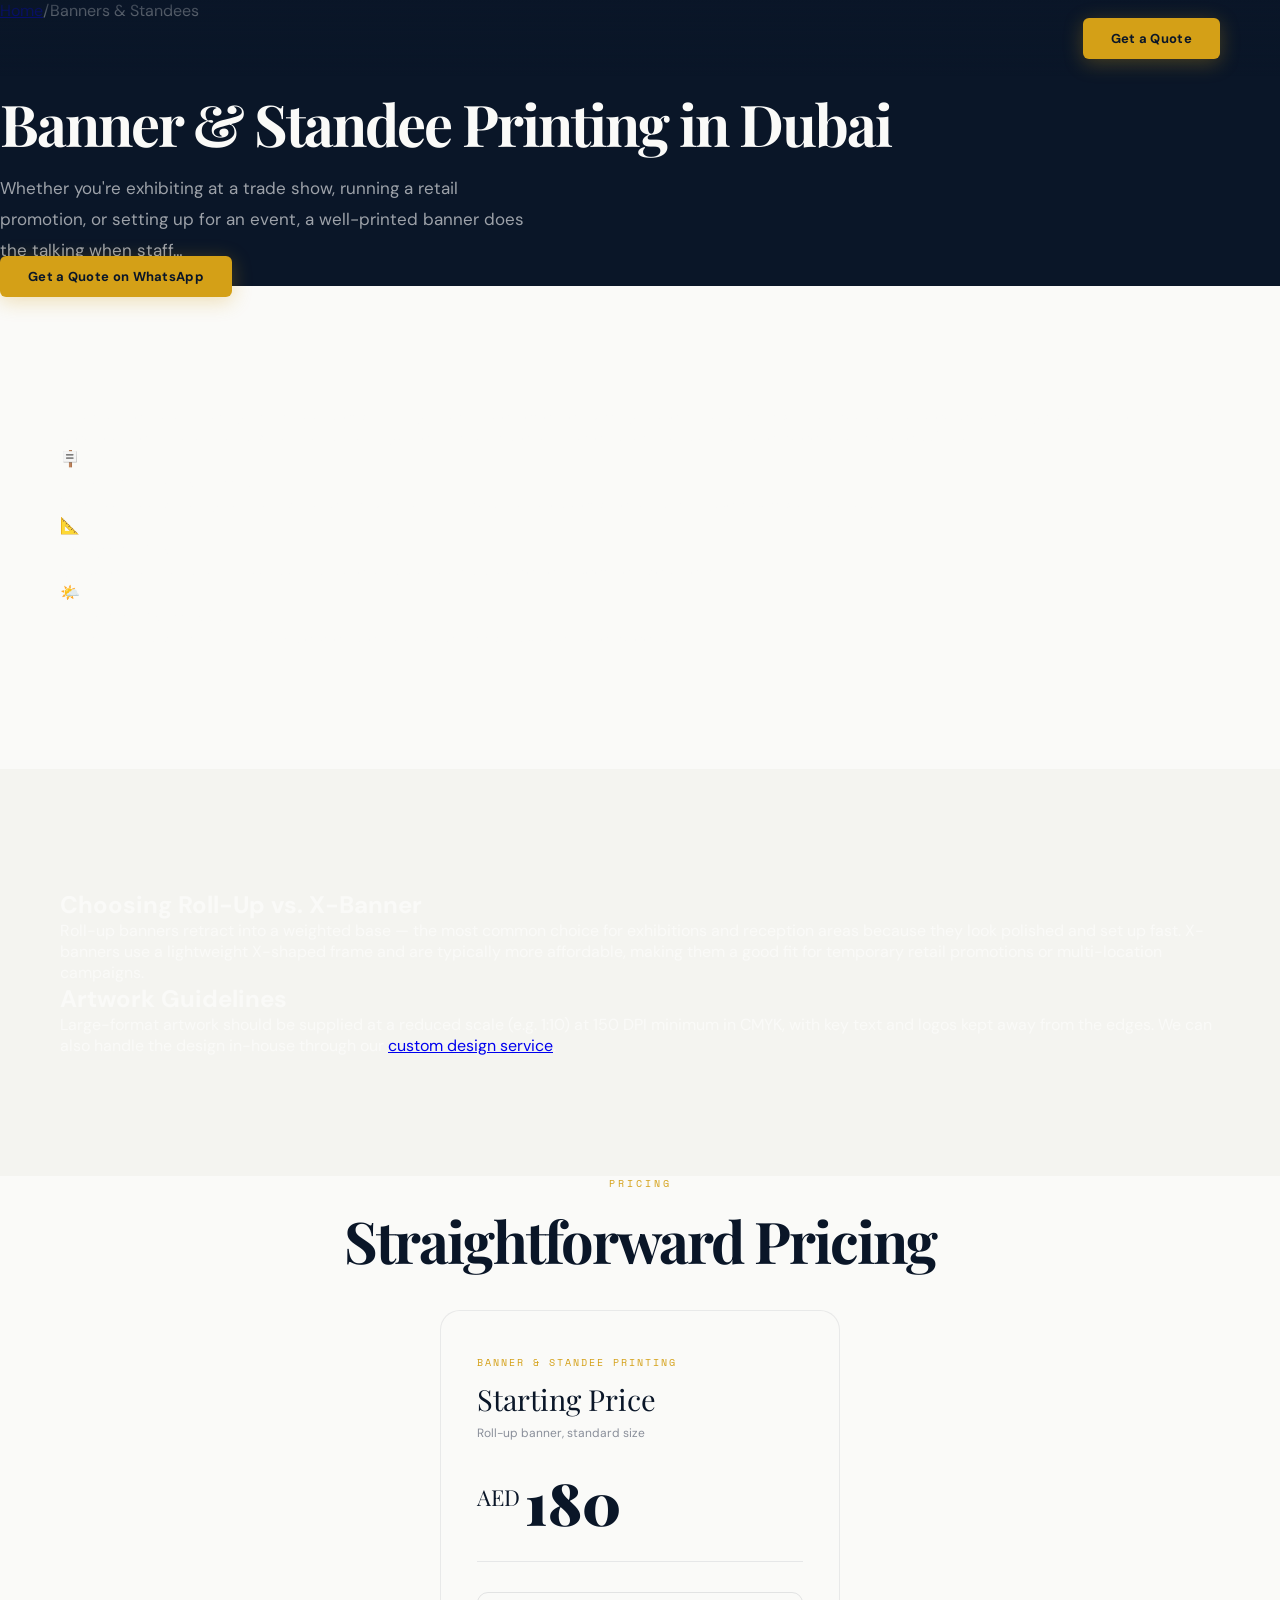
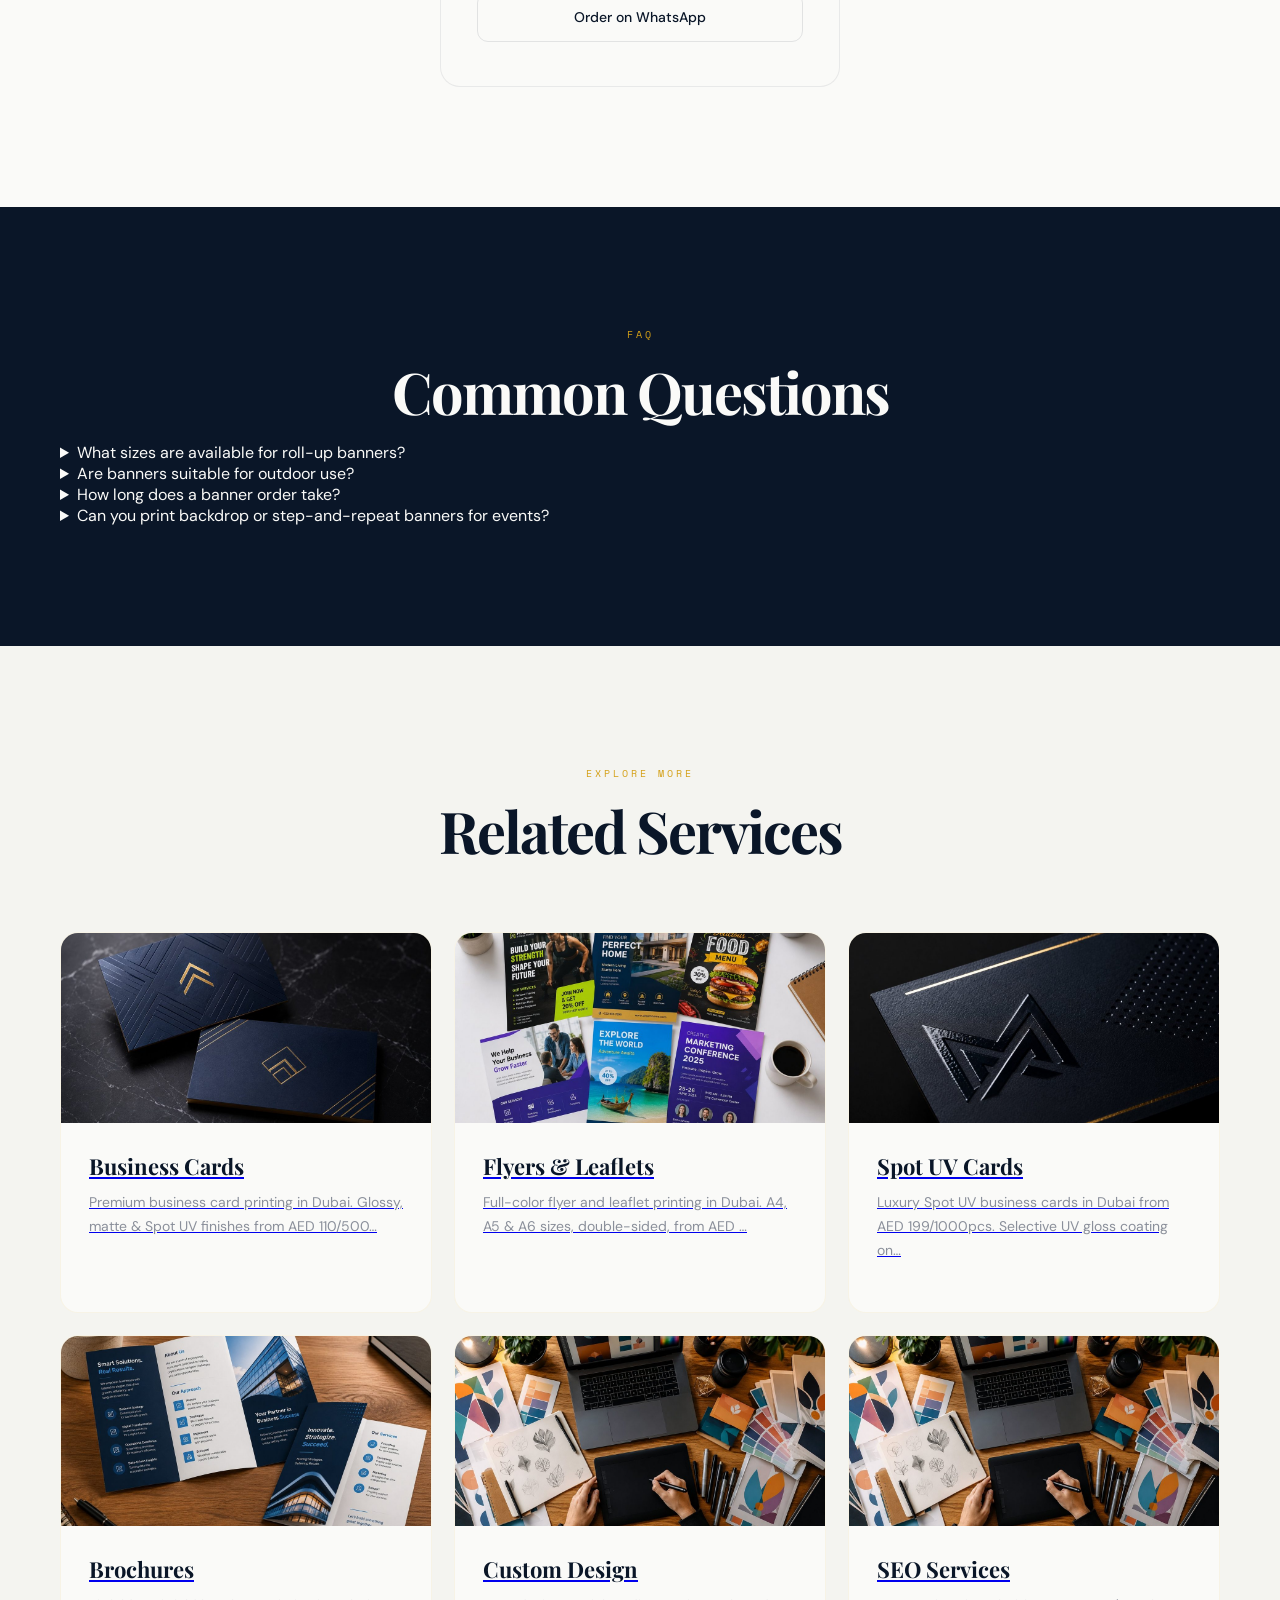
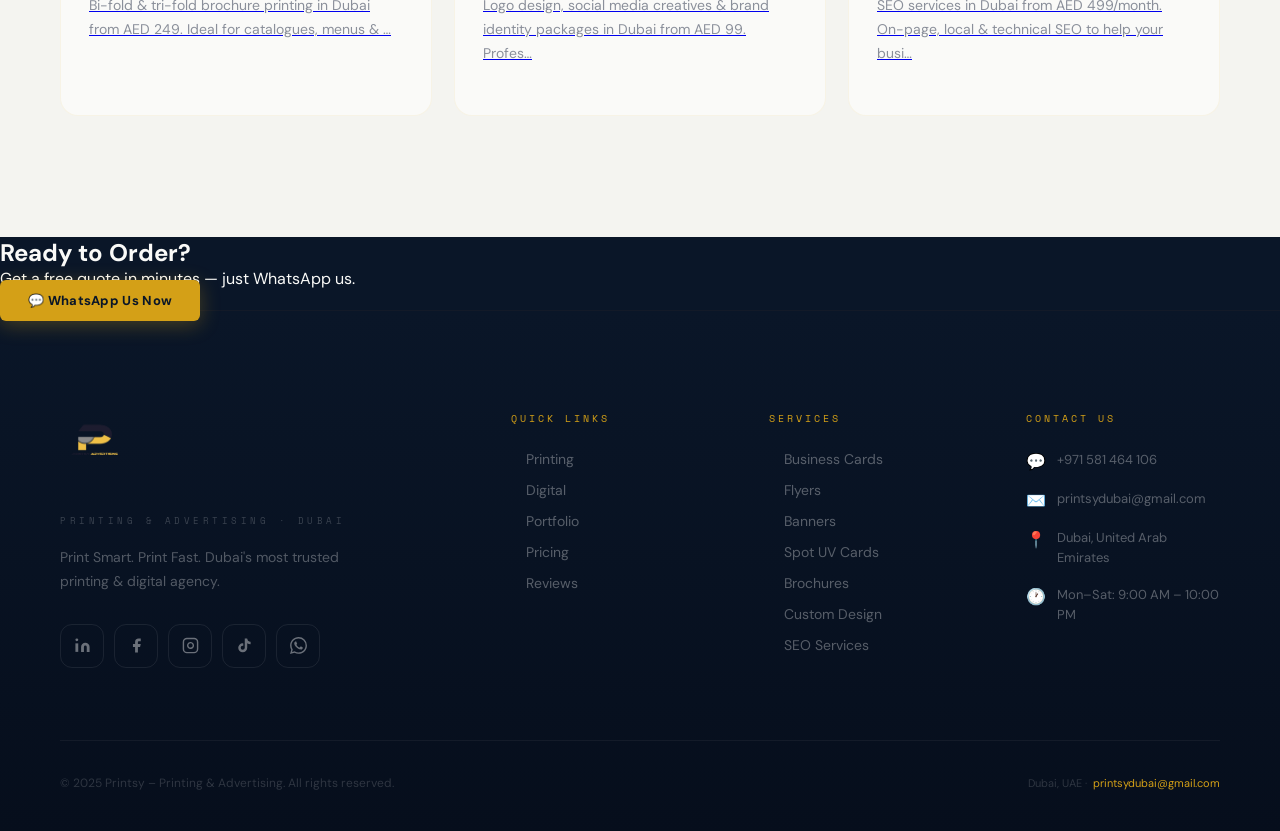
==== banners-standees.html @ 2121422f "SEO pages + performance fixes" ====
<!DOCTYPE html>
<html lang="en">
<head>
<meta charset="UTF-8">
<meta name="viewport" content="width=device-width, initial-scale=1.0">
<title>Banner & Standee Printing in Dubai | Printsy</title>
<meta name="description" content="Roll-up banners, X-banners & large format printing in Dubai from AED 180. Perfect for events, exhibitions & retail. Fast turnaround, Dubai delivery.">
<meta name="robots" content="index,follow">
<link rel="canonical" href="https://www.printsydubai.com/banners-standees.html">
<meta property="og:title" content="Banner & Standee Printing in Dubai | Printsy">
<meta property="og:description" content="Roll-up banners, X-banners & large format printing in Dubai from AED 180. Perfect for events, exhibitions & retail. Fast turnaround, Dubai delivery.">
<meta property="og:type" content="website">
<meta property="og:url" content="https://www.printsydubai.com/banners-standees.html">
<meta property="og:image" content="https://www.printsydubai.com/images/logo.png">
<meta property="og:locale" content="en_AE">
<meta name="twitter:card" content="summary_large_image">
<meta name="twitter:title" content="Banner & Standee Printing in Dubai | Printsy">
<meta name="twitter:description" content="Roll-up banners, X-banners & large format printing in Dubai from AED 180. Perfect for events, exhibitions & retail. Fast turnaround, Dubai delivery.">
<link rel="preconnect" href="https://fonts.googleapis.com">
<link href="https://fonts.googleapis.com/css2?family=Playfair+Display:ital,wght@0,700;0,900;1,700&family=DM+Sans:wght@300;400;500;600&family=Space+Mono:wght@400;700&display=swap" rel="stylesheet">
<link rel="stylesheet" href="css/style.css">
<script type="application/ld+json">
{"@context":"https://schema.org","@type":"Product","name":"Banner & Standee Printing","description":"Roll-up banners, X-banners & large format printing in Dubai from AED 180. Perfect for events, exhibitions & retail. Fast turnaround, Dubai delivery.","provider":{"@type":"LocalBusiness","name":"Printsy – Printing & Digital Agency","telephone":"+971581464106","image":"https://www.printsydubai.com/images/logo.png","address":{"@type":"PostalAddress","addressLocality":"Dubai","addressCountry":"AE"}},"areaServed":{"@type":"City","name":"Dubai"},"offers":{"@type":"Offer","price":"180","priceCurrency":"AED","availability":"https://schema.org/InStock"}}
</script>
<script type="application/ld+json">
{"@context":"https://schema.org","@type":"BreadcrumbList","itemListElement":[{"@type":"ListItem","position":1,"name":"Home","item":"https://www.printsydubai.com/"},{"@type":"ListItem","position":2,"name":"Banners & Standees","item":"https://www.printsydubai.com/banners-standees.html"}]}
</script>
<script type="application/ld+json">
{"@context": "https://schema.org", "@type": "FAQPage", "mainEntity": [{"@type": "Question", "name": "What sizes are available for roll-up banners?", "acceptedAnswer": {"@type": "Answer", "text": "Standard roll-up banners are typically 85cm &times; 200cm; custom sizes are available on request."}}, {"@type": "Question", "name": "Are banners suitable for outdoor use?", "acceptedAnswer": {"@type": "Answer", "text": "Yes, we offer weather-resistant vinyl and PVC materials suited for short and medium-term outdoor display."}}, {"@type": "Question", "name": "How long does a banner order take?", "acceptedAnswer": {"@type": "Answer", "text": "Most banner and standee orders are ready within 48&ndash;72 hours depending on size and quantity."}}, {"@type": "Question", "name": "Can you print backdrop or step-and-repeat banners for events?", "acceptedAnswer": {"@type": "Answer", "text": "Yes &mdash; message us on WhatsApp with your event size and branding requirements for a custom quote."}}]}
</script>
</head>
<body class="inner-page">

<nav id="nav">
  <a href="index.html" id="navlogo" style="text-decoration:none;display:flex;align-items:center;opacity:0">
  <img src="images/logo.png" alt="Printsy Advertising" style="height:52px;width:auto;filter:brightness(1.1)">
</a>
  <ul class="n-links">
    <li><a href="index.html#services">Printing</a></li>
    <li><a href="index.html#digital">Digital</a></li>
    <li><a href="index.html#showcase">Products</a></li>
    <li><a href="index.html#why">Why Us</a></li>
    <li><a href="index.html#portfolio">Portfolio</a></li>
    <li><a href="index.html#pricing">Pricing</a></li>
    <li><a href="index.html#cta">Contact</a></li>
  </ul>
  <a href="https://wa.me/971581464106" class="n-cta" target="_blank"><span>Get a Quote</span></a>
  <div class="hbg" id="hbg"><span></span><span></span><span></span></div>
</nav>
<div class="mob" id="mob">
  <a href="index.html#services" onclick="cM()">Printing</a>
  <a href="index.html#digital" onclick="cM()">Digital</a>
  <a href="index.html#showcase" onclick="cM()">Products</a>
  <a href="index.html#why" onclick="cM()">Why Us</a>
  <a href="index.html#portfolio" onclick="cM()">Portfolio</a>
  <a href="index.html#pricing" onclick="cM()">Pricing</a>
  <a href="index.html#cta" onclick="cM()">Contact</a>
</div>

<section class="inner-hero">
  <div class="breadcrumb"><a href="index.html">Home</a><span>/</span>Banners & Standees</div>
  <div class="h-badge">Roll-Up · X-Banner · Large Format</div>
  <h1 class="s-h2" style="color:var(--white)">Banner & Standee Printing in Dubai</h1>
  <p class="s-sub" style="color:rgba(255,255,255,.6)">Whether you're exhibiting at a trade show, running a retail promotion, or setting up for an event, a well-printed banner does the talking when staff…</p>
  <a href="https://wa.me/971581464106" class="n-cta" target="_blank"><span>Get a Quote on WhatsApp</span></a>
</section>

<section class="sec sec-white">
  <div class="content-block dk">
    <p>Whether you're exhibiting at a trade show, running a retail promotion, or setting up for an event, a well-printed banner does the talking when staff can't. Printsy produces roll-up banners, X-banners and large-format prints for exhibitions, retail displays and outdoor events across Dubai.</p>
  </div>
  <div class="feature-grid">
    <div class="feature-card"><div class="fc-ic">🪧</div><h3>Roll-Up & X-Banners</h3><p>Portable, freestanding banner stands that set up in minutes and pack down for easy transport between venues.</p></div>
    <div class="feature-card"><div class="fc-ic">📐</div><h3>Large Format</h3><p>Backdrop banners, pull-up displays and oversized prints sized to your booth or storefront.</p></div>
    <div class="feature-card"><div class="fc-ic">🌤️</div><h3>Durable Materials</h3><p>Weather-resistant vinyl and PVC options for banners that will spend time outdoors.</p></div>
  </div>
</section>

<section class="sec sec-light">
  <div class="content-block dk">
    <h2>Choosing Roll-Up vs. X-Banner</h2>
    <p>Roll-up banners retract into a weighted base &mdash; the most common choice for exhibitions and reception areas because they look polished and set up fast. X-banners use a lightweight X-shaped frame and are typically more affordable, making them a good fit for temporary retail promotions or multi-location campaigns.</p>
    <h2>Artwork Guidelines</h2>
    <p>Large-format artwork should be supplied at a reduced scale (e.g. 1:10) at 150 DPI minimum in CMYK, with key text and logos kept away from the edges. We can also handle the design in-house through our <a href="custom-design.html">custom design service</a>.</p>
  </div>
</section>

<section class="sec sec-white" style="padding-top:0">
  <div class="s-tag" style="text-align:center;display:block">Pricing</div>
  <h2 class="s-h2 dk" style="text-align:center">Straightforward Pricing</h2>
  <div class="pr-grid" style="grid-template-columns:1fr;max-width:400px;margin:40px auto 0">
    <div class="pr-c"><div class="pr-prod">Banner & Standee Printing</div><div class="pr-nm">Starting Price</div><div class="pr-qty">Roll-up banner, standard size</div><div class="pr-amt"><span>AED </span>180</div><div class="pr-div"></div><a href="https://wa.me/971581464106" class="pr-btn" target="_blank"><span>Order on WhatsApp</span></a></div>
  </div>
</section>

<section class="sec sec-dark">
  <div class="s-tag" style="text-align:center;display:block">FAQ</div>
  <h2 class="s-h2 lt" style="text-align:center">Common Questions</h2>
  <div class="faq">
    <details><summary>What sizes are available for roll-up banners?</summary><p>Standard roll-up banners are typically 85cm &times; 200cm; custom sizes are available on request.</p></details>
    <details><summary>Are banners suitable for outdoor use?</summary><p>Yes, we offer weather-resistant vinyl and PVC materials suited for short and medium-term outdoor display.</p></details>
    <details><summary>How long does a banner order take?</summary><p>Most banner and standee orders are ready within 48&ndash;72 hours depending on size and quantity.</p></details>
    <details><summary>Can you print backdrop or step-and-repeat banners for events?</summary><p>Yes &mdash; message us on WhatsApp with your event size and branding requirements for a custom quote.</p></details>
  </div>
</section>

<section class="sec sec-light">
  <div class="s-tag" style="text-align:center;display:block">Explore More</div>
  <h2 class="s-h2 dk related-sub" style="text-align:center">Related Services</h2>
  <div class="srv-grid">
    <a class="srv-c" href="business-cards.html">
      <div style="overflow:hidden"><img class="srv-c-img" src="images/service-business-cards.jpg" alt="Business Card Printing in Dubai"></div>
      <div class="srv-c-body"><h3 class="srv-title">Business Cards</h3><p class="srv-desc">Premium business card printing in Dubai. Glossy, matte & Spot UV finishes from AED 110/500&hellip;</p></div>
      <div class="srv-bottom-bar"></div>
    </a>
    <a class="srv-c" href="flyers-leaflets.html">
      <div style="overflow:hidden"><img class="srv-c-img" src="images/service-flyers.jpg" alt="Flyer & Leaflet Printing in Dubai"></div>
      <div class="srv-c-body"><h3 class="srv-title">Flyers & Leaflets</h3><p class="srv-desc">Full-color flyer and leaflet printing in Dubai. A4, A5 & A6 sizes, double-sided, from AED &hellip;</p></div>
      <div class="srv-bottom-bar"></div>
    </a>
    <a class="srv-c" href="spot-uv-cards.html">
      <div style="overflow:hidden"><img class="srv-c-img" src="images/service-spot-uv.jpg" alt="Spot UV Business Cards in Dubai"></div>
      <div class="srv-c-body"><h3 class="srv-title">Spot UV Cards</h3><p class="srv-desc">Luxury Spot UV business cards in Dubai from AED 199/1000pcs. Selective UV gloss coating on&hellip;</p></div>
      <div class="srv-bottom-bar"></div>
    </a>
    <a class="srv-c" href="brochures.html">
      <div style="overflow:hidden"><img class="srv-c-img" src="images/service-brochures.jpg" alt="Brochure Printing in Dubai"></div>
      <div class="srv-c-body"><h3 class="srv-title">Brochures</h3><p class="srv-desc">Bi-fold & tri-fold brochure printing in Dubai from AED 249. Ideal for catalogues, menus & &hellip;</p></div>
      <div class="srv-bottom-bar"></div>
    </a>
    <a class="srv-c" href="custom-design.html">
      <div style="overflow:hidden"><img class="srv-c-img" src="images/service-custom-design.jpg" alt="Custom Design Services in Dubai"></div>
      <div class="srv-c-body"><h3 class="srv-title">Custom Design</h3><p class="srv-desc">Logo design, social media creatives & brand identity packages in Dubai from AED 99. Profes&hellip;</p></div>
      <div class="srv-bottom-bar"></div>
    </a>
    <a class="srv-c" href="seo-services-dubai.html">
      <div style="overflow:hidden"><img class="srv-c-img" src="images/service-custom-design.jpg" alt="SEO Services in Dubai"></div>
      <div class="srv-c-body"><h3 class="srv-title">SEO Services</h3><p class="srv-desc">SEO services in Dubai from AED 499/month. On-page, local & technical SEO to help your busi&hellip;</p></div>
      <div class="srv-bottom-bar"></div>
    </a>
  </div>
</section>

<section class="cta-strip">
  <h2>Ready to Order?</h2>
  <p>Get a free quote in minutes &mdash; just WhatsApp us.</p>
  <a href="https://wa.me/971581464106" class="n-cta" target="_blank"><span>💬 WhatsApp Us Now</span></a>
</section>

<footer>
  <div class="ft-gr">
    <div>
      <div class="ft-logo" style="margin-bottom:16px">
  <img src="images/logo.png" alt="Printsy Advertising" style="height:64px;width:auto;filter:brightness(1.05)">
</div>
      <div class="ft-stag">Printing &amp; Advertising · Dubai</div>
      <p class="ft-desc">Print Smart. Print Fast. Dubai's most trusted printing &amp; digital agency.</p>
      <div class="ft-socs">
        <a href="https://www.linkedin.com/in/shah-zaib-399b0134b?utm_source=share_via&utm_content=profile&utm_medium=member_ios" class="ft-soc ft-soc-li" target="_blank" rel="noopener" title="LinkedIn">
          <svg width="17" height="17" viewBox="0 0 24 24" fill="currentColor"><path d="M16 8a6 6 0 0 1 6 6v7h-4v-7a2 2 0 0 0-2-2 2 2 0 0 0-2 2v7h-4v-7a6 6 0 0 1 6-6z"/><rect x="2" y="9" width="4" height="12"/><circle cx="4" cy="4" r="2"/></svg>
        </a>
        <a href="https://www.facebook.com/share/1EChtihZrZ/?mibextid=wwXIfr" class="ft-soc ft-soc-fb" target="_blank" rel="noopener" title="Facebook">
          <svg width="17" height="17" viewBox="0 0 24 24" fill="currentColor"><path d="M18 2h-3a5 5 0 0 0-5 5v3H7v4h3v8h4v-8h3l1-4h-4V7a1 1 0 0 1 1-1h3z"/></svg>
        </a>
        <a href="https://www.instagram.com/printsydubai?igsh=MWlvNzNlYWU5eHZ4cQ%3D%3D&utm_source=qr" class="ft-soc ft-soc-ig" target="_blank" rel="noopener" title="Instagram">
          <svg width="17" height="17" viewBox="0 0 24 24" fill="none" stroke="currentColor" stroke-width="2"><rect x="2" y="2" width="20" height="20" rx="5" ry="5"/><path d="M16 11.37A4 4 0 1 1 12.63 8 4 4 0 0 1 16 11.37z"/><line x1="17.5" y1="6.5" x2="17.51" y2="6.5"/></svg>
        </a>
        <a href="https://www.tiktok.com/@shahzaibamjad0631?_r=1&_t=ZS-96WDWndnDdd" class="ft-soc ft-soc-tt" target="_blank" rel="noopener" title="TikTok">
          <svg width="17" height="17" viewBox="0 0 24 24" fill="currentColor"><path d="M19.59 6.69a4.83 4.83 0 0 1-3.77-4.25V2h-3.45v13.67a2.89 2.89 0 0 1-2.88 2.5 2.89 2.89 0 0 1-2.89-2.89 2.89 2.89 0 0 1 2.89-2.89c.28 0 .54.04.79.1V9.01a6.33 6.33 0 0 0-.79-.05 6.34 6.34 0 0 0-6.34 6.34 6.34 6.34 0 0 0 6.34 6.34 6.34 6.34 0 0 0 6.34-6.34V8.69a8.19 8.19 0 0 0 4.79 1.53V6.78a4.85 4.85 0 0 1-1.03-.09z"/></svg>
        </a>
        <a href="https://wa.me/971581464106" class="ft-soc ft-soc-wa" target="_blank" rel="noopener" title="WhatsApp">
          <svg width="17" height="17" viewBox="0 0 24 24" fill="currentColor"><path d="M17.472 14.382c-.297-.149-1.758-.867-2.03-.967-.273-.099-.471-.148-.67.15-.197.297-.767.966-.94 1.164-.173.199-.347.223-.644.075-.297-.15-1.255-.463-2.39-1.475-.883-.788-1.48-1.761-1.653-2.059-.173-.297-.018-.458.13-.606.134-.133.298-.347.446-.52.149-.174.198-.298.298-.497.099-.198.05-.371-.025-.52-.075-.149-.669-1.612-.916-2.207-.242-.579-.487-.5-.669-.51-.173-.008-.371-.01-.57-.01-.198 0-.52.074-.792.372-.272.297-1.04 1.016-1.04 2.479 0 1.462 1.065 2.875 1.213 3.074.149.198 2.096 3.2 5.077 4.487.709.306 1.262.489 1.694.625.712.227 1.36.195 1.871.118.571-.085 1.758-.719 2.006-1.413.248-.694.248-1.289.173-1.413-.074-.124-.272-.198-.57-.347m-5.421 7.403h-.004a9.87 9.87 0 0 1-5.031-1.378l-.361-.214-3.741.982.998-3.648-.235-.374a9.86 9.86 0 0 1-1.51-5.26c.001-5.45 4.436-9.884 9.888-9.884 2.64 0 5.122 1.03 6.988 2.898a9.825 9.825 0 0 1 2.893 6.994c-.003 5.45-4.437 9.884-9.885 9.884m8.413-18.297A11.815 11.815 0 0 0 12.05 0C5.495 0 .16 5.335.157 11.892c0 2.096.547 4.142 1.588 5.945L.057 24l6.305-1.654a11.882 11.882 0 0 0 5.683 1.448h.005c6.554 0 11.89-5.335 11.893-11.893a11.821 11.821 0 0 0-3.48-8.413z"/></svg>
        </a>
      </div>
    </div>
    <div><div class="ft-ct">Quick Links</div><ul class="ft-lks"><li><a href="#services">Printing</a></li><li><a href="#digital">Digital</a></li><li><a href="#portfolio">Portfolio</a></li><li><a href="#pricing">Pricing</a></li><li><a href="#testimonials">Reviews</a></li></ul></div>
    <div><div class="ft-ct">Services</div><ul class="ft-lks"><li><a href="business-cards.html">Business Cards</a></li><li><a href="flyers-leaflets.html">Flyers</a></li><li><a href="banners-standees.html">Banners</a></li><li><a href="spot-uv-cards.html">Spot UV Cards</a></li><li><a href="brochures.html">Brochures</a></li><li><a href="custom-design.html">Custom Design</a></li><li><a href="seo-services-dubai.html">SEO Services</a></li></ul></div>
    <div>
      <div class="ft-ct">Contact Us</div>
      <div class="ft-ci"><span class="ft-ci-ic">💬</span><div class="ft-ci-tx"><a href="https://wa.me/971581464106" target="_blank">+971 581 464 106</a></div></div>
      <div class="ft-ci"><span class="ft-ci-ic">✉️</span><div class="ft-ci-tx"><a href="mailto:printsydubai@gmail.com">printsydubai@gmail.com</a></div></div>
      <div class="ft-ci"><span class="ft-ci-ic">📍</span><div class="ft-ci-tx">Dubai, United Arab Emirates</div></div>
      <div class="ft-ci"><span class="ft-ci-ic">🕐</span><div class="ft-ci-tx">Mon–Sat: 9:00 AM – 10:00 PM</div></div>
    </div>
  </div>
  <div class="ft-bot">
    <div class="ft-cp">© 2025 Printsy – Printing &amp; Advertising. All rights reserved.</div>
    <div class="ft-pt">Dubai, UAE · <span>printsydubai@gmail.com</span></div>
  </div>
</footer>

<a href="https://wa.me/971581464106" class="f-wa" id="fwa" target="_blank">💬<div class="f-wa-tp">Chat on WhatsApp</div></a>

</body>
</html>
---- css/style.css ----
:root{
  --navy:#0A1628;--navy2:#1B2A4A;--navy3:#243556;
  --gold:#D4A017;--gold2:#F0C040;
  --white:#FAFAF8;--gray:#8A8F9A;--graylt:#F4F4F0;
  --wa:#25D366;
  --fd:'Playfair Display',serif;--fb:'DM Sans',sans-serif;--fm:'Space Mono',monospace;
}
*,*::before,*::after{box-sizing:border-box;margin:0;padding:0}
html{overflow-x:hidden;scroll-behavior:auto}
body{font-family:var(--fb);background:var(--navy);color:var(--white);overflow-x:hidden;cursor:none}

/* ── CUSTOM CURSOR ── */
.cur-dot{position:fixed;width:8px;height:8px;background:var(--gold);border-radius:50%;pointer-events:none;z-index:99999;transform:translate(-50%,-50%);mix-blend-mode:difference}
.cur-ring{position:fixed;width:44px;height:44px;border:1.5px solid rgba(212,160,23,.5);border-radius:50%;pointer-events:none;z-index:99998;transform:translate(-50%,-50%)}

/* ── PROGRESS ── */
#prog{position:fixed;top:0;left:0;height:2px;background:linear-gradient(90deg,var(--gold),var(--gold2));z-index:99997;width:0;box-shadow:0 0 12px var(--gold)}

/* ── LOADER ── */
#loader{position:fixed;inset:0;background:var(--navy);z-index:99990;display:flex;flex-direction:column;align-items:center;justify-content:center;gap:20px}
.ld-logo{font-family:var(--fd);font-size:80px;color:var(--gold);opacity:0;letter-spacing:-3px}
.ld-sub{font-family:var(--fm);font-size:10px;letter-spacing:5px;text-transform:uppercase;color:rgba(255,255,255,.3);opacity:0}
.ld-bar{width:300px;height:1px;background:rgba(255,255,255,.06);overflow:hidden}
.ld-fill{height:100%;width:0;background:linear-gradient(90deg,var(--gold),var(--gold2));box-shadow:0 0 16px var(--gold)}
.ld-num{font-family:var(--fm);font-size:13px;color:var(--gold);opacity:0;letter-spacing:2px}

/* ── NAV ── */
nav{position:fixed;top:0;left:0;right:0;z-index:1000;padding:0 60px;height:76px;display:flex;align-items:center;justify-content:space-between;transition:all .5s cubic-bezier(.16,1,.3,1)}
nav::before{content:'';position:absolute;inset:0;background:linear-gradient(180deg,rgba(10,22,40,.85) 0%,transparent 100%);pointer-events:none}
nav::after{content:'';position:absolute;bottom:0;left:0;width:0;height:1px;background:linear-gradient(90deg,transparent,var(--gold),var(--gold2),transparent);transition:width .6s ease}
nav.sc::after{width:100%}
nav.sc{background:rgba(10,22,40,.96);backdrop-filter:blur(28px);-webkit-backdrop-filter:blur(28px);border-bottom:1px solid rgba(212,160,23,.1);box-shadow:0 4px 40px rgba(0,0,0,.25);height:76px}
#navlogo{transition:opacity .7s, transform .7s}
#navlogo:hover svg rect{transition:all .3s}
#navlogo:hover svg{filter:drop-shadow(0 0 8px rgba(212,160,23,.5))}
.n-links{display:flex;gap:32px;list-style:none;align-items:center}
.n-links li{opacity:0;will-change:opacity,transform}
.n-links a{font-size:13px;letter-spacing:.8px;color:rgba(255,255,255,.65);text-decoration:none;position:relative;padding:6px 2px;transition:color .3s;font-weight:400}
.n-links a::after{content:'';position:absolute;bottom:0;left:50%;width:0;height:1.5px;background:var(--gold);transition:all .4s cubic-bezier(.34,1.56,.64,1);border-radius:2px}
.n-links a:hover{color:var(--white)}
.n-links a:hover::after{width:100%;left:0}
.n-cta{background:var(--gold);color:var(--navy);padding:12px 28px;border-radius:6px;font-size:13px;font-weight:700;text-decoration:none;opacity:0;transition:all .35s;overflow:hidden;position:relative;letter-spacing:.3px;box-shadow:0 4px 20px rgba(212,160,23,.3);will-change:opacity}
.n-cta::before{content:'';position:absolute;inset:0;background:var(--white);transform:scaleX(0);transform-origin:right;transition:transform .45s ease}
.n-cta:hover::before{transform:scaleX(1);transform-origin:left}
.n-cta:hover{box-shadow:0 8px 30px rgba(212,160,23,.5);transform:translateY(-1px)}
.n-cta span{position:relative;z-index:1}
.hbg{display:none;flex-direction:column;gap:5px;cursor:pointer;padding:4px}
.hbg span{width:24px;height:1.5px;background:var(--white);display:block;transition:all .3s}
.hbg.op span:nth-child(1){transform:rotate(45deg) translate(5px,5px)}
.hbg.op span:nth-child(2){opacity:0}
.hbg.op span:nth-child(3){transform:rotate(-45deg) translate(5px,-5px)}
.mob{display:none;position:fixed;top:80px;left:0;right:0;background:rgba(10,22,40,.98);backdrop-filter:blur(24px);flex-direction:column;z-index:999}
.mob a{color:rgba(255,255,255,.7);font-size:17px;text-decoration:none;padding:18px 32px;border-bottom:1px solid rgba(255,255,255,.04);display:block;transition:all .3s}
.mob a:hover{color:var(--gold);padding-left:44px}
.mob.op{display:flex}

/* ── HERO ── */
#hero{min-height:100vh;position:relative;overflow:hidden;display:flex;align-items:center;padding:110px 60px 90px}

/* Slideshow bg */
.h-bg{position:absolute;inset:0;z-index:0}
.h-slide{position:absolute;inset:0;background-size:cover;background-position:center;opacity:0;transition:opacity 1.5s cubic-bezier(.4,0,.2,1)}
.h-slide.on{opacity:.18}
.h-slide:nth-child(1){background-image:url('images/hero-slide-1.jpg')}
.h-slide:nth-child(2){background-image:url('images/hero-slide-2.jpg')}
.h-slide:nth-child(3){background-image:url('images/hero-slide-3.jpg')}




/* Grid overlay */
.h-grid{position:absolute;inset:0;z-index:1;background-image:linear-gradient(rgba(212,160,23,.03) 1px,transparent 1px),linear-gradient(90deg,rgba(212,160,23,.03) 1px,transparent 1px);background-size:80px 80px;animation:gridMove 30s linear infinite}
@keyframes gridMove{from{background-position:0 0}to{background-position:80px 80px}}
.h-grad{position:absolute;inset:0;z-index:1;background:linear-gradient(105deg,rgba(10,22,40,.97) 0%,rgba(10,22,40,.85) 50%,rgba(10,22,40,.4) 100%)}

/* Orbs */
.orb{position:absolute;border-radius:50%;filter:blur(130px);pointer-events:none}
.orb1{width:750px;height:750px;background:rgba(212,160,23,.1);top:-200px;right:-200px;animation:orbDrift 14s ease-in-out infinite}
.orb2{width:600px;height:600px;background:rgba(42,91,215,.09);bottom:-150px;left:-150px;animation:orbDrift 18s ease-in-out infinite reverse}
.orb3{width:300px;height:300px;background:rgba(212,160,23,.06);top:40%;left:30%;animation:orbDrift 10s ease-in-out infinite}
@keyframes orbDrift{0%,100%{transform:translate(0,0)}50%{transform:translate(30px,-40px)}}

/* Particles */
.pts{position:absolute;inset:0;z-index:1;pointer-events:none;overflow:hidden}
.pt{position:absolute;border-radius:50%;background:var(--gold);opacity:0;animation:ptUp var(--d) var(--e) infinite}
@keyframes ptUp{0%{opacity:0;transform:translateY(0) scale(0)}15%{opacity:.6}85%{opacity:.1}100%{opacity:0;transform:translateY(-180px) scale(2)}}

/* Hero content */
.hc{position:relative;z-index:2;max-width:760px}
.h-badge{display:inline-flex;align-items:center;gap:8px;background:rgba(212,160,23,.08);border:1px solid rgba(212,160,23,.25);color:var(--gold);font-size:10px;letter-spacing:3px;text-transform:uppercase;padding:9px 22px;border-radius:100px;margin-bottom:40px;opacity:0;box-shadow:0 0 30px rgba(212,160,23,.1)}
.h-bdot{width:6px;height:6px;background:var(--gold);border-radius:50%;animation:bdotPulse 2s infinite}
@keyframes bdotPulse{0%,100%{box-shadow:0 0 0 0 rgba(212,160,23,.5)}50%{box-shadow:0 0 0 8px rgba(212,160,23,0)}}
.h-title{font-family:var(--fd);font-size:clamp(56px,7vw,110px);line-height:.93;letter-spacing:-4px;margin-bottom:34px;overflow:hidden}
.h-title .line{display:block;overflow:hidden}
.h-title .line span{display:block;transform:translateY(110%);will-change:transform}
.h-title .gold{color:var(--gold);font-style:italic}
.h-sub{font-size:19px;line-height:1.82;color:rgba(255,255,255,.52);margin-bottom:52px;opacity:0;max-width:560px;font-weight:300}
.h-btns{display:flex;gap:16px;flex-wrap:wrap;margin-bottom:64px;opacity:0}
.bwa{display:inline-flex;align-items:center;gap:10px;background:var(--wa);color:#fff;padding:16px 32px;border-radius:7px;font-size:14px;font-weight:600;text-decoration:none;transition:all .4s;position:relative;overflow:hidden}
.bwa::before{content:'';position:absolute;inset:0;background:rgba(255,255,255,.14);transform:translateX(-100%) skewX(-15deg);transition:transform .55s}
.bwa:hover::before{transform:translateX(120%) skewX(-15deg)}
.bwa:hover{transform:translateY(-4px);box-shadow:0 20px 50px rgba(37,211,102,.4)}
.bgh{display:inline-flex;align-items:center;gap:10px;border:1px solid rgba(212,160,23,.4);color:var(--gold);padding:16px 32px;border-radius:7px;font-size:14px;text-decoration:none;transition:all .3s}
.bgh:hover{background:rgba(212,160,23,.09);transform:translateY(-4px)}
.h-trust{display:flex;align-items:center;gap:14px;opacity:0;margin-top:8px}
.h-tl{width:40px;height:1px;background:rgba(212,160,23,.3)}
.h-tt{font-family:var(--fm);font-size:10px;letter-spacing:2.5px;text-transform:uppercase;color:rgba(255,255,255,.28)}

/* Scroll indicator */
.sc-ind{position:absolute;bottom:42px;left:60px;z-index:2;display:flex;flex-direction:column;align-items:center;gap:8px;opacity:0}
.sc-ind span{font-family:var(--fm);font-size:9px;letter-spacing:3px;text-transform:uppercase;color:rgba(255,255,255,.25)}
.sc-ln{width:1px;height:52px;background:rgba(212,160,23,.12);position:relative;overflow:hidden}
.sc-ln::after{content:'';position:absolute;top:-100%;left:0;width:100%;height:100%;background:linear-gradient(transparent,var(--gold));animation:scDown 2.4s ease-in-out infinite}
@keyframes scDown{0%{top:-100%}100%{top:100%}}

/* Hero 3D cards */
.h-cards{position:absolute;right:4%;top:50%;transform:translateY(-50%);z-index:3;display:flex;flex-direction:column;gap:16px;opacity:0}
.h-card{background:rgba(255,255,255,.04);border:1px solid rgba(255,255,255,.08);backdrop-filter:blur(16px);border-radius:16px;padding:20px 26px;min-width:200px;transition:all .4s cubic-bezier(.34,1.56,.64,1)}
.h-card:hover{transform:translateX(-8px) scale(1.03);border-color:rgba(212,160,23,.4);box-shadow:0 20px 60px rgba(0,0,0,.3)}
.h-card-lbl{font-family:var(--fm);font-size:9px;letter-spacing:2px;text-transform:uppercase;color:var(--gold);margin-bottom:6px}
.h-card-val{font-family:var(--fd);font-size:32px;color:var(--white);font-weight:700;line-height:1}
.h-card-sub{font-size:11px;color:rgba(255,255,255,.35);margin-top:3px}

/* ── MARQUEE STRIP ── */
.mq-inner{overflow:hidden;padding:0}
.mq-track{display:flex;align-items:center;gap:0;white-space:nowrap;animation:mqRoll 22s linear infinite;width:max-content;padding:16px 0}
.mq-track:hover{animation-play-state:paused}
.mq-track span{font-family:var(--fm);font-size:12px;letter-spacing:1.5px;text-transform:uppercase;color:var(--navy);font-weight:700;padding:0 28px}
.mq-dot{color:rgba(10,22,40,.4) !important;font-size:10px !important;padding:0 4px !important}
@keyframes mqRoll{from{transform:translateX(0)}to{transform:translateX(-50%)}}

/* ── STATS ── */
#stats{background:var(--gold);padding:0 60px;overflow:hidden}
.st-in{display:grid;grid-template-columns:repeat(4,1fr)}
.st-it{padding:44px 44px;border-right:1px solid rgba(10,22,40,.1);position:relative;overflow:hidden;cursor:default;transition:background .3s}
.st-it:first-child{border-left:1px solid rgba(10,22,40,.1)}
.st-it::before{content:'';position:absolute;inset:0;background:rgba(255,255,255,0);transition:background .4s}
.st-it:hover::before{background:rgba(255,255,255,.2)}
.st-num{font-family:var(--fd);font-size:54px;color:var(--navy);font-weight:900;line-height:1;margin-bottom:6px;transition:transform .4s cubic-bezier(.34,1.56,.64,1);display:inline-block}
.st-it:hover .st-num{transform:scale(1.12) translateY(-5px)}
.st-it{padding:44px 44px;border-right:1px solid rgba(10,22,40,.1);position:relative;overflow:hidden;cursor:default;transition:background .3s}
.st-it:hover{background:rgba(255,255,255,.15)}
.st-lbl{font-size:11px;letter-spacing:2px;text-transform:uppercase;color:rgba(10,22,40,.55);margin-top:4px;font-weight:500}
.st-lbl{font-size:11px;letter-spacing:1.5px;text-transform:uppercase;color:rgba(10,22,40,.5)}

/* ── SECTIONS ── */
.sec{padding:120px 60px}
.sec-dark{background:var(--navy)}
.sec-light{background:var(--graylt)}
.sec-white{background:var(--white)}
.s-tag{display:inline-flex;align-items:center;gap:10px;font-family:var(--fm);font-size:10px;letter-spacing:3px;text-transform:uppercase;color:var(--gold);margin-bottom:20px}
.s-tag::before{content:'';width:30px;height:1px;background:var(--gold)}
.s-h2{font-family:var(--fd);font-size:clamp(36px,4.5vw,66px);line-height:1.03;letter-spacing:-2px;margin-bottom:20px}
.s-h2.dk{color:var(--navy)}
.s-h2.lt{color:var(--white)}
.s-sub{font-size:17px;line-height:1.8;max-width:540px}
.s-sub.dk{color:var(--gray)}
.s-sub.lt{color:rgba(255,255,255,.42)}

/* ── SERVICES ── */
.srv-grid{display:grid;grid-template-columns:repeat(3,1fr);gap:22px;margin-top:72px}
.srv-c{background:var(--white);border:1px solid rgba(10,22,40,.06);border-radius:18px;overflow:hidden;position:relative;cursor:pointer;transition:box-shadow .4s,border-color .4s}
.srv-c:hover{box-shadow:0 40px 90px rgba(0,0,0,.12);border-color:rgba(212,160,23,.2)}
.srv-c-img{width:100%;height:190px;object-fit:cover;display:block;transition:transform .6s cubic-bezier(.34,1.56,.64,1)}
.srv-c:hover .srv-c-img{transform:scale(1.07)}
.srv-c-body{padding:28px 28px 32px}
.srv-arr{position:absolute;top:18px;right:18px;width:38px;height:38px;border-radius:50%;background:rgba(10,22,40,.6);display:flex;align-items:center;justify-content:center;color:var(--gold);font-size:16px;backdrop-filter:blur(8px);transition:all .4s cubic-bezier(.34,1.56,.64,1)}
.srv-c:hover .srv-arr{background:var(--gold);color:var(--navy);transform:translate(4px,-4px) scale(1.1)}
.srv-title{font-family:var(--fd);font-size:22px;color:var(--navy);margin-bottom:10px}
.srv-desc{font-size:14px;line-height:1.7;color:var(--gray);margin-bottom:18px}
.srv-price{display:inline-flex;align-items:center;gap:8px;background:var(--navy);color:var(--gold);font-family:var(--fm);font-size:11px;letter-spacing:1.5px;padding:8px 16px;border-radius:6px;margin-top:4px;border:1px solid rgba(212,160,23,.2);transition:all .3s;position:relative;overflow:hidden}
.srv-price::before{content:'';position:absolute;inset:0;background:var(--gold);transform:scaleX(0);transform-origin:left;transition:transform .4s ease;z-index:0}
.srv-price span{position:relative;z-index:1;transition:color .3s}
.srv-c:hover .srv-price{border-color:var(--gold);box-shadow:0 4px 20px rgba(212,160,23,.25)}
.srv-c:hover .srv-price::before{transform:scaleX(1)}
.srv-c:hover .srv-price span{color:var(--navy)}
.srv-bottom-bar{position:absolute;bottom:0;left:0;right:0;height:3px;background:linear-gradient(90deg,transparent,var(--gold),var(--gold2),transparent);transform:scaleX(0);transform-origin:left;transition:transform .5s}
.srv-c:hover .srv-bottom-bar{transform:scaleX(1)}
/* Price pulse animation */
@keyframes pricePulse{0%,100%{box-shadow:0 0 0 0 rgba(212,160,23,.3)}50%{box-shadow:0 0 0 6px rgba(212,160,23,0)}}
.srv-price{animation:pricePulse 3s ease-in-out infinite}
.srv-c:hover .srv-price{animation:none}

/* ── DIGITAL PACKAGES ── */
.dig-services-strip{display:flex;align-items:center;flex-wrap:wrap;gap:12px;margin-top:40px;margin-bottom:60px;padding:20px 28px;background:rgba(255,255,255,.03);border:1px solid rgba(255,255,255,.07);border-radius:14px}
.dig-srv-item{display:flex;align-items:center;gap:6px;font-family:var(--fm);font-size:10px;letter-spacing:1.5px;text-transform:uppercase;color:rgba(255,255,255,.5)}
.dig-srv-item span{font-size:16px}
.dig-srv-sep{color:rgba(212,160,23,.3);font-size:18px}

.pkg-grid{display:grid;grid-template-columns:repeat(3,1fr);gap:24px;margin-top:0}
.pkg-card{border:1px solid rgba(255,255,255,.08);border-radius:22px;overflow:hidden;position:relative;background:rgba(255,255,255,.03);transition:all .5s cubic-bezier(.34,1.56,.64,1)}
.pkg-card:hover{transform:translateY(-10px);border-color:rgba(212,160,23,.3);box-shadow:0 40px 80px rgba(0,0,0,.3)}
.pkg-card.featured{border-color:var(--gold);background:rgba(212,160,23,.05);transform:scale(1.04)}
.pkg-card.featured:hover{transform:scale(1.04) translateY(-10px)}
.pkg-popular{position:absolute;top:0;left:50%;transform:translateX(-50%);background:var(--gold);color:var(--navy);font-family:var(--fm);font-size:9px;font-weight:700;letter-spacing:2px;text-transform:uppercase;padding:6px 20px;border-radius:0 0 12px 12px}
.pkg-front{padding:40px 36px 36px}
.pkg-tag{font-family:var(--fm);font-size:10px;letter-spacing:3px;text-transform:uppercase;color:var(--gold);margin-bottom:20px;margin-top:12px}
.pkg-card.featured .pkg-tag{margin-top:24px}
.pkg-price{font-family:var(--fd);font-size:64px;font-weight:900;color:var(--white);line-height:1;display:flex;align-items:flex-start;gap:6px;margin-bottom:8px;transition:transform .3s}
.pkg-card:hover .pkg-price{transform:scale(1.04)}
.pkg-price span{font-size:22px;font-weight:400;margin-top:12px;color:rgba(255,255,255,.6)}
.pkg-per{font-family:var(--fb);font-size:14px;color:rgba(255,255,255,.4);font-weight:300;align-self:flex-end;margin-bottom:8px;letter-spacing:0}
.pkg-tagline{font-size:13px;color:rgba(255,255,255,.4);margin-bottom:24px}
.pkg-divider{height:1px;background:rgba(255,255,255,.08);margin-bottom:24px}
.pkg-feats{list-style:none;display:flex;flex-direction:column;gap:13px;margin-bottom:32px}
.pkg-feats li{font-size:14px;color:rgba(255,255,255,.7);display:flex;align-items:center;gap:10px;line-height:1.4}
.pkg-feats li::before{content:'✓';color:var(--gold);font-weight:700;font-size:15px;flex-shrink:0}
.pkg-btn{display:block;text-align:center;padding:15px;border-radius:10px;font-size:14px;font-weight:600;text-decoration:none;transition:all .35s;border:1px solid rgba(212,160,23,.3);color:var(--gold);position:relative;overflow:hidden;letter-spacing:.3px}
.pkg-btn::before{content:'';position:absolute;inset:0;background:rgba(212,160,23,.08);transform:scaleY(0);transform-origin:bottom;transition:transform .35s;z-index:0}
.pkg-btn span,.pkg-btn{position:relative;z-index:1}
.pkg-btn:hover{border-color:var(--gold);background:rgba(212,160,23,.15);transform:translateY(-2px);box-shadow:0 8px 24px rgba(212,160,23,.2)}
.pkg-btn.gold{background:var(--gold);color:var(--navy);border-color:var(--gold)}
.pkg-btn.gold:hover{background:var(--gold2);box-shadow:0 12px 30px rgba(212,160,23,.4)}

.pkg-bottom-cta{display:flex;align-items:center;justify-content:space-between;gap:32px;margin-top:60px;background:rgba(255,255,255,.03);border:1px solid rgba(255,255,255,.08);border-radius:18px;padding:36px 40px;flex-wrap:wrap}
.pkg-cta-ttl{font-family:var(--fd);font-size:26px;color:var(--white);margin-bottom:8px;letter-spacing:-.5px}
.pkg-cta-sub{font-size:14px;color:rgba(255,255,255,.38);max-width:460px;line-height:1.6}

/* ── DIGITAL SERVICES (old - keep for fallback) ── */
/* ── INDIVIDUAL SERVICES ── */
.dig-sec-ttl{display:flex;align-items:center;gap:20px;margin-bottom:48px;margin-top:40px}
.dig-sec-ttl span{font-family:var(--fm);font-size:11px;letter-spacing:3px;text-transform:uppercase;color:var(--gold);white-space:nowrap}
.dig-sec-line{flex:1;height:1px;background:rgba(212,160,23,.2)}
.dig-grid{display:grid;grid-template-columns:repeat(4,1fr);gap:20px;margin-top:0}
.dig-c{background:rgba(255,255,255,.03);border:1px solid rgba(255,255,255,.07);border-radius:18px;overflow:hidden;transition:all .45s cubic-bezier(.34,1.56,.64,1);position:relative}
.dig-c::after{content:'';position:absolute;bottom:0;left:0;right:0;height:2px;background:linear-gradient(90deg,transparent,var(--gold),transparent);transform:scaleX(0);transform-origin:left;transition:transform .5s}
.dig-c:hover{background:rgba(255,255,255,.05);border-color:rgba(212,160,23,.25);transform:translateY(-8px);box-shadow:0 28px 60px rgba(0,0,0,.2)}
.dig-c:hover::after{transform:scaleX(1)}
.dig-ico-wrap{font-size:32px;padding:24px 24px 0;display:block;transition:transform .4s cubic-bezier(.34,1.56,.64,1)}
.dig-c:hover .dig-ico-wrap{transform:scale(1.15) rotate(-5deg)}
.dig-c-body{padding:16px 24px 24px}
.dig-c-top{display:flex;align-items:flex-start;justify-content:space-between;gap:8px;margin-bottom:10px}
.dig-title{font-family:var(--fd);font-size:18px;color:var(--white);line-height:1.2}
.dig-c-price{font-family:var(--fm);font-size:13px;color:var(--gold);letter-spacing:.5px;text-align:right;flex-shrink:0;line-height:1.3}
.dig-c-price span{font-size:10px;color:rgba(255,255,255,.35);display:block;letter-spacing:1px}
.dig-desc{font-size:13px;line-height:1.65;color:rgba(255,255,255,.38);margin-bottom:14px}
.dig-tags{display:flex;flex-wrap:wrap;gap:6px;margin-bottom:16px}
.dig-tags span{font-family:var(--fm);font-size:9px;letter-spacing:1.5px;text-transform:uppercase;color:var(--gold);background:rgba(212,160,23,.08);border:1px solid rgba(212,160,23,.18);padding:4px 10px;border-radius:20px;transition:all .3s}
.dig-c:hover .dig-tags span{background:rgba(212,160,23,.15)}
.dig-btn{display:block;text-align:center;padding:10px 14px;border-radius:8px;font-size:11px;font-weight:600;text-decoration:none;letter-spacing:.5px;transition:all .3s;border:1px solid rgba(212,160,23,.25);color:var(--gold);background:rgba(212,160,23,.06)}
.dig-btn:hover{background:var(--gold);color:var(--navy);border-color:var(--gold)}

/* ── SHOWCASE (Horizontal Scroll) ── */
#showcase{overflow:hidden;background:var(--navy);padding:120px 0}
.sh-hd{padding:0 60px;margin-bottom:64px}
.sh-wrap{position:relative}
.sh-wrap::before,.sh-wrap::after{content:'';position:absolute;top:0;bottom:0;width:140px;z-index:2;pointer-events:none}
.sh-wrap::before{left:0;background:linear-gradient(90deg,var(--navy),transparent)}
.sh-wrap::after{right:0;background:linear-gradient(-90deg,var(--navy),transparent)}
.sh-track{display:flex;gap:24px;padding:20px 60px;width:max-content;animation:shScroll 30s linear infinite}
.sh-track:hover{animation-play-state:paused}
@keyframes shScroll{from{transform:translateX(0)}to{transform:translateX(-50%)}}
.sh-c{flex-shrink:0;width:330px;border-radius:22px;overflow:hidden;cursor:pointer;background:rgba(255,255,255,.03);border:1px solid rgba(255,255,255,.07);transition:border-color .4s,transform .5s cubic-bezier(.34,1.56,.64,1);position:relative}
.sh-c:hover{border-color:rgba(212,160,23,.4);transform:translateY(-14px);box-shadow:0 30px 70px rgba(0,0,0,.3)}
.sh-c-img{height:230px;overflow:hidden;position:relative}
.sh-c-img img{width:100%;height:100%;object-fit:cover;transition:transform .7s cubic-bezier(.34,1.56,.64,1)}
.sh-c:hover .sh-c-img img{transform:scale(1.1)}
.sh-c-img-ov{position:absolute;inset:0;background:linear-gradient(to bottom,rgba(10,22,40,.1) 0%,rgba(10,22,40,.5) 100%)}
.sh-c-body{padding:26px}
.sh-c-tag{font-family:var(--fm);font-size:9px;letter-spacing:2.5px;text-transform:uppercase;color:var(--gold);margin-bottom:10px}
.sh-c-name{font-family:var(--fd);font-size:24px;color:var(--white);margin-bottom:8px;letter-spacing:-.3px}
.sh-c-desc{font-size:13px;color:rgba(255,255,255,.4);margin-bottom:18px;line-height:1.6}
.sh-c-price{font-family:var(--fm);font-size:12px;color:var(--gold);letter-spacing:1px;margin-bottom:18px;display:block}
.sh-c-btn{display:flex;align-items:center;justify-content:center;gap:8px;background:rgba(212,160,23,.1);border:1px solid rgba(212,160,23,.25);color:var(--gold);font-family:var(--fm);font-size:11px;letter-spacing:1.5px;text-transform:uppercase;padding:12px 20px;border-radius:8px;text-decoration:none;transition:all .35s cubic-bezier(.34,1.56,.64,1);width:100%}
.sh-c-btn:hover{background:var(--gold);color:var(--navy);box-shadow:0 8px 24px rgba(212,160,23,.3)}
.sh-c:hover .sh-c-btn{background:var(--gold);color:var(--navy)}
.sh-c-arr{position:absolute;top:20px;right:20px;width:40px;height:40px;border-radius:50%;background:rgba(10,22,40,.6);display:flex;align-items:center;justify-content:center;color:var(--gold);font-size:17px;transition:all .35s cubic-bezier(.34,1.56,.64,1);backdrop-filter:blur(8px)}
.sh-c:hover .sh-c-arr{background:var(--gold);color:var(--navy);transform:translate(4px,-4px) scale(1.1)}

/* ── WHY US ── */
.why-wr{display:grid;grid-template-columns:1fr 1fr;gap:100px;align-items:center;margin-top:72px}
.why-img-bx{width:100%;aspect-ratio:4/3;border-radius:24px;overflow:hidden;position:relative}
.why-img-bx::before{content:'';position:absolute;inset:-3px;border-radius:27px;background:conic-gradient(from 0deg,transparent 0%,var(--gold) 12%,transparent 24%);animation:rotBdr 5s linear infinite;opacity:.35;z-index:0}
.why-img-bx::after{content:'';position:absolute;inset:1px;border-radius:22px;background:rgba(255,255,255,.02);z-index:1}
@keyframes rotBdr{to{transform:rotate(360deg)}}
.why-img-real{position:absolute;inset:2px;border-radius:21px;background-image:url('images/service-custom-design.jpg');background-size:cover;background-position:center;z-index:2}
.why-img-ov{position:absolute;inset:2px;border-radius:21px;background:rgba(10,22,40,.35);z-index:3}
.why-bdg{position:absolute;bottom:-26px;right:-26px;background:var(--gold);border-radius:18px;padding:24px 30px;text-align:center;z-index:4}
.why-bn{font-family:var(--fd);font-size:48px;font-weight:900;color:var(--navy);line-height:1}
.why-bt{font-size:10px;letter-spacing:1.5px;text-transform:uppercase;color:rgba(10,22,40,.62);margin-top:2px}
.why-pts{display:flex;flex-direction:column;gap:20px}
.why-pt{display:flex;gap:22px;align-items:flex-start;padding:26px;border-radius:16px;border:1px solid rgba(255,255,255,.05);background:rgba(255,255,255,.02);transition:all .45s cubic-bezier(.34,1.56,.64,1);cursor:default}
.why-pt:hover{background:rgba(212,160,23,.06);border-color:rgba(212,160,23,.22);transform:translateX(14px)}
.why-pt-ic{width:48px;height:48px;flex-shrink:0;background:rgba(212,160,23,.1);border-radius:12px;display:flex;align-items:center;justify-content:center;font-size:22px;transition:all .45s cubic-bezier(.34,1.56,.64,1)}
.why-pt:hover .why-pt-ic{background:var(--gold);transform:rotate(-10deg) scale(1.1)}
.why-pt-t{font-size:16px;font-weight:500;color:var(--white);margin-bottom:6px}
.why-pt-d{font-size:13px;line-height:1.7;color:rgba(255,255,255,.36)}

/* ── PORTFOLIO ── */
.port-grid{display:none}
.pc{border-radius:18px;overflow:hidden;position:relative;cursor:pointer;background-size:cover;background-position:center;transition:transform .5s cubic-bezier(.34,1.56,.64,1)}
.pc.p1{grid-column:span 7;background-image:url('images/service-business-cards.jpg')}
.pc.p2{grid-column:span 5;background-image:url('images/service-flyers.jpg')}
.pc.p3{grid-column:span 4;background-image:url('images/service-custom-design.jpg')}
.pc.p4{grid-column:span 4;background-image:url('images/service-banners.jpg')}
.pc.p5{grid-column:span 4;background-image:url('images/service-brochures.jpg')}
.pc:hover{transform:scale(.965)}
.pc-ov{position:absolute;inset:0;background:linear-gradient(to top,rgba(10,22,40,.92) 0%,rgba(10,22,40,.2) 60%,transparent 100%);opacity:0;transition:opacity .45s;display:flex;flex-direction:column;justify-content:flex-end;padding:28px;backdrop-filter:blur(2px)}
.pc:hover .pc-ov{opacity:1}
.pc-t{font-family:var(--fd);font-size:26px;color:var(--gold);transform:translateY(24px);transition:transform .4s .06s}
.pc-s{font-size:12px;letter-spacing:2px;text-transform:uppercase;color:rgba(255,255,255,.55);transform:translateY(24px);transition:transform .4s .12s;margin-top:4px}
.pc:hover .pc-t,.pc:hover .pc-s{transform:translateY(0)}
.pc-lbl{position:absolute;top:16px;left:16px;font-family:var(--fm);font-size:9px;letter-spacing:2px;text-transform:uppercase;color:rgba(255,255,255,.5);background:rgba(10,22,40,.6);padding:5px 12px;border-radius:20px;backdrop-filter:blur(8px)}

/* ── TESTIMONIALS ── */
.ts-grid{display:grid;grid-template-columns:repeat(3,1fr);gap:26px;margin-top:72px}
.ts-c{background:var(--white);border:1px solid rgba(10,22,40,.05);border-radius:18px;padding:38px 32px;position:relative;overflow:hidden;transition:all .5s cubic-bezier(.34,1.56,.64,1)}
.ts-c::before{content:'"';font-family:var(--fd);font-size:160px;color:var(--gold);opacity:.04;position:absolute;top:-40px;left:6px;line-height:1;pointer-events:none;transition:all .4s}
.ts-c:hover{transform:translateY(-10px);box-shadow:0 32px 70px rgba(0,0,0,.09);border-color:rgba(212,160,23,.15)}
.ts-c:hover::before{opacity:.09;transform:scale(1.1) rotate(-5deg)}
.ts-stars{display:flex;gap:3px;margin-bottom:20px}
.ts-stars span{color:var(--gold);font-size:16px}
.ts-txt{font-size:15px;line-height:1.8;color:var(--navy);margin-bottom:30px;font-style:italic}
.ts-auth{display:flex;align-items:center;gap:14px}
.ts-av{width:46px;height:46px;border-radius:50%;background:var(--navy2);display:flex;align-items:center;justify-content:center;font-size:16px;color:var(--gold);font-family:var(--fd);border:2px solid rgba(212,160,23,.2)}
.ts-nm{font-size:14px;font-weight:500;color:var(--navy)}
.ts-rl{font-size:11px;color:var(--gray)}

/* ── PRICING ── */
.pr-grid{display:grid;grid-template-columns:repeat(3,1fr);gap:26px;margin-top:72px}
.pr-c{border:1px solid rgba(10,22,40,.07);border-radius:20px;padding:44px 36px;position:relative;overflow:hidden;transition:all .55s cubic-bezier(.34,1.56,.64,1);background:var(--white)}
.pr-c::before{content:'';position:absolute;top:0;left:0;right:0;height:3px;background:linear-gradient(90deg,transparent,var(--gold),var(--gold2),transparent);transform:scaleX(0);transition:transform .55s}
.pr-c:hover::before{transform:scaleX(1)}
.pr-c:hover{transform:translateY(-12px);border-color:rgba(212,160,23,.28);box-shadow:0 44px 90px rgba(0,0,0,.1)}
.pr-c.ft{background:var(--navy);border-color:var(--gold);transform:scale(1.04)}
.pr-c.ft:hover{transform:scale(1.04) translateY(-12px)}
.pr-bdg{position:absolute;top:22px;right:22px;background:var(--gold);color:var(--navy);font-size:9px;font-weight:700;letter-spacing:2px;text-transform:uppercase;padding:5px 14px;border-radius:20px}
.pr-prod{font-family:var(--fm);font-size:10px;letter-spacing:2px;text-transform:uppercase;color:var(--gold);margin-bottom:10px}
.pr-nm{font-family:var(--fd);font-size:29px;margin-bottom:7px;color:var(--navy)}
.pr-nm.lt{color:var(--white)}
.pr-qty{font-size:12px;color:var(--gray);margin-bottom:32px}
.pr-amt{font-family:var(--fd);font-size:58px;font-weight:900;color:var(--navy);line-height:1;transition:transform .35s}
.pr-amt.lt{color:var(--white)}
.pr-c:hover .pr-amt{transform:scale(1.06)}
.pr-amt span{font-size:22px;font-weight:400;vertical-align:super}
.pr-div{height:1px;background:rgba(10,22,40,.08);margin:30px 0}
.pr-div.lt{background:rgba(255,255,255,.1)}
.pr-feats{list-style:none;display:flex;flex-direction:column;gap:13px;margin-bottom:38px}
.pr-feats li{font-size:13px;color:var(--navy);display:flex;align-items:center;gap:10px}
.pr-feats li.lt{color:rgba(255,255,255,.68)}
.pr-feats li::before{content:'✓';color:var(--gold);font-weight:700;font-size:14px}
.pr-btn{display:block;text-align:center;padding:15px;border-radius:11px;font-size:14px;font-weight:500;text-decoration:none;transition:all .38s;border:1px solid rgba(10,22,40,.1);color:var(--navy);position:relative;overflow:hidden}
.pr-btn::before{content:'';position:absolute;inset:0;background:var(--navy);transform:scaleY(0);transform-origin:bottom;transition:transform .38s;z-index:0}
.pr-btn span{position:relative;z-index:1;transition:color .38s}
.pr-btn:hover::before{transform:scaleY(1)}
.pr-btn:hover span{color:var(--white)}
.pr-btn.gd{background:var(--gold);border-color:var(--gold);color:var(--navy)}
.pr-btn.gd::before{background:var(--navy2)}
.pr-btn.gd:hover span{color:var(--white)}

/* ── CTA ── */
#cta{background:var(--gold);padding:100px 60px;text-align:center;position:relative;overflow:hidden}
.cta-mq{position:absolute;top:50%;transform:translateY(-50%);white-space:nowrap;font-family:var(--fd);font-size:220px;font-weight:900;color:rgba(10,22,40,.04);animation:mqSc 16s linear infinite;pointer-events:none;letter-spacing:-5px}
@keyframes mqSc{from{transform:translateY(-50%) translateX(0)}to{transform:translateY(-50%) translateX(-50%)}}
.cta-in{position:relative;z-index:1}
.cta-h2{font-family:var(--fd);font-size:clamp(44px,5.5vw,88px);color:var(--navy);letter-spacing:-2.5px;margin-bottom:20px;line-height:.98}
.cta-sub{font-size:19px;color:rgba(10,22,40,.58);margin-bottom:48px}
.cta-bts{display:flex;gap:16px;justify-content:center;flex-wrap:wrap;margin-bottom:40px}
.bdk{display:inline-flex;align-items:center;gap:10px;background:var(--navy);color:var(--white);padding:18px 40px;border-radius:9px;font-size:15px;font-weight:600;text-decoration:none;transition:all .38s;position:relative;overflow:hidden}
.bdk::before{content:'';position:absolute;inset:0;background:rgba(255,255,255,.07);transform:translateX(-100%);transition:transform .45s}
.bdk:hover::before{transform:translateX(0)}
.bdk:hover{transform:translateY(-4px);box-shadow:0 20px 50px rgba(0,0,0,.3)}
.bwg{display:inline-flex;align-items:center;gap:10px;background:var(--wa);color:#fff;padding:18px 40px;border-radius:9px;font-size:15px;font-weight:600;text-decoration:none;transition:all .35s}
.bwg:hover{background:#20bd5a;transform:translateY(-4px);box-shadow:0 20px 50px rgba(37,211,102,.5)}
.cta-cts{display:flex;gap:32px;justify-content:center;flex-wrap:wrap}
.cta-ci{font-size:13px;color:rgba(10,22,40,.52);display:flex;align-items:center;gap:8px}

/* ── FOOTER ── */
footer{background:var(--navy);padding:100px 60px 40px;border-top:1px solid rgba(255,255,255,.05)}
.ft-gr{display:grid;grid-template-columns:2fr 1fr 1fr 1fr;gap:64px;margin-bottom:72px}
.ft-logo img{height:62px;width:auto;margin-bottom:18px}
.ft-stag{font-family:var(--fm);font-size:9px;letter-spacing:3.5px;text-transform:uppercase;color:rgba(255,255,255,.2);margin-bottom:18px}
.ft-desc{font-size:14px;color:rgba(255,255,255,.3);line-height:1.75;max-width:290px;margin-bottom:30px}
.ft-socs{display:flex;gap:10px}
.ft-soc{width:44px;height:44px;border:1px solid rgba(255,255,255,.08);border-radius:12px;display:flex;align-items:center;justify-content:center;color:rgba(255,255,255,.4);text-decoration:none;transition:all .4s cubic-bezier(.34,1.56,.64,1);position:relative;overflow:hidden}
.ft-soc::before{content:'';position:absolute;inset:0;opacity:0;transition:opacity .4s;border-radius:12px}
.ft-soc:hover{transform:translateY(-5px) scale(1.08);color:#fff;border-color:transparent}
.ft-soc svg{position:relative;z-index:1;transition:transform .3s}
.ft-soc:hover svg{transform:scale(1.1)}
/* Brand colors on hover */
.ft-soc-li::before{background:#0077B5}
.ft-soc-li:hover::before{opacity:1}
.ft-soc-fb::before{background:#1877F2}
.ft-soc-fb:hover::before{opacity:1}
.ft-soc-ig::before{background:linear-gradient(45deg,#f09433,#e6683c,#dc2743,#cc2366,#bc1888)}
.ft-soc-ig:hover::before{opacity:1}
.ft-soc-tt::before{background:#000}
.ft-soc-tt:hover::before{opacity:1}
.ft-soc-wa::before{background:#25D366}
.ft-soc-wa:hover::before{opacity:1}
.ft-ct{font-family:var(--fm);font-size:10px;letter-spacing:3px;text-transform:uppercase;color:var(--gold);margin-bottom:24px}
.ft-lks{list-style:none;display:flex;flex-direction:column;gap:13px}
.ft-lks a{font-size:14px;color:rgba(255,255,255,.32);text-decoration:none;transition:all .3s;display:flex;align-items:center;gap:6px}
.ft-lks a::before{content:'→';font-size:11px;opacity:0;transform:translateX(-10px);transition:all .3s}
.ft-lks a:hover{color:var(--white);padding-left:4px}
.ft-lks a:hover::before{opacity:1;transform:translateX(0)}
.ft-ci{display:flex;align-items:flex-start;gap:11px;margin-bottom:17px}
.ft-ci-ic{color:var(--gold);flex-shrink:0;margin-top:1px}
.ft-ci-tx{font-size:13px;color:rgba(255,255,255,.32);line-height:1.55}
.ft-ci-tx a{color:rgba(255,255,255,.32);text-decoration:none;transition:color .3s}
.ft-ci-tx a:hover{color:var(--gold)}
.ft-bot{border-top:1px solid rgba(255,255,255,.05);padding-top:34px;display:flex;justify-content:space-between;align-items:center;flex-wrap:wrap;gap:14px}
.ft-cp{font-size:12px;color:rgba(255,255,255,.16)}
.ft-pt{font-size:11px;color:rgba(255,255,255,.16);display:flex;align-items:center;gap:6px}
.ft-pt span{color:var(--gold)}

/* ── PORTFOLIO TABS ── */
.port-tabs{display:flex;gap:12px;flex-wrap:wrap;margin-top:48px}
.port-tab{background:rgba(255,255,255,.04);border:1px solid rgba(255,255,255,.1);color:rgba(255,255,255,.6);font-family:var(--fm);font-size:11px;letter-spacing:1.5px;text-transform:uppercase;padding:12px 24px;border-radius:8px;cursor:pointer;transition:all .35s cubic-bezier(.34,1.56,.64,1)}
.port-tab:hover{background:rgba(212,160,23,.08);border-color:rgba(212,160,23,.3);color:var(--gold)}
.port-tab.active{background:var(--gold);border-color:var(--gold);color:var(--navy);font-weight:700}
.port-pane{display:none}
.port-pane.active{display:block}

.port-grid-new{display:grid;grid-template-columns:repeat(3,1fr);grid-template-rows:auto;gap:16px}
.port-item{border-radius:16px;overflow:hidden;position:relative;cursor:zoom-in;aspect-ratio:4/3;transition:transform .5s cubic-bezier(.34,1.56,.64,1)}
.port-item.port-lg{grid-column:span 2;aspect-ratio:16/9}
.port-img{position:absolute;inset:0;background-size:cover;background-position:center;transition:transform .7s cubic-bezier(.34,1.56,.64,1)}
.port-item:hover .port-img{transform:scale(1.06)}
.port-item:hover{transform:scale(.97)}
.port-item-ov{position:absolute;inset:0;background:linear-gradient(to top,rgba(10,22,40,.95) 0%,rgba(10,22,40,.2) 60%,transparent 100%);opacity:0;transition:opacity .4s;display:flex;flex-direction:column;justify-content:flex-end;padding:28px;backdrop-filter:blur(2px)}
.port-item:hover .port-item-ov{opacity:1}
.port-item-tag{font-family:var(--fm);font-size:9px;letter-spacing:2px;text-transform:uppercase;color:var(--gold);margin-bottom:6px;transform:translateY(16px);transition:transform .35s .05s}
.port-item-ttl{font-family:var(--fd);font-size:22px;color:var(--white);transform:translateY(16px);transition:transform .35s .1s;line-height:1.2}
.port-item-sub{font-size:12px;color:rgba(255,255,255,.55);margin-top:4px;transform:translateY(16px);transition:transform .35s .15s}
.port-item:hover .port-item-tag,.port-item:hover .port-item-ttl,.port-item:hover .port-item-sub{transform:translateY(0)}
.port-item-lbl{position:absolute;top:14px;left:14px;font-family:var(--fm);font-size:9px;letter-spacing:2px;text-transform:uppercase;color:rgba(255,255,255,.5);background:rgba(10,22,40,.65);padding:5px 12px;border-radius:20px;backdrop-filter:blur(8px)}

/* ── LIGHTBOX ── */
#lightbox{position:fixed;inset:0;background:rgba(0,0,0,.95);z-index:99990;display:none;align-items:center;justify-content:center;flex-direction:column;gap:16px;padding:20px;backdrop-filter:blur(10px)}
#lightbox.open{display:flex}
#lightbox-img{max-width:90vw;max-height:85vh;object-fit:contain;border-radius:12px;box-shadow:0 40px 120px rgba(0,0,0,.8);animation:lbIn .4s cubic-bezier(.34,1.56,.64,1)}
@keyframes lbIn{from{opacity:0;transform:scale(.85)}to{opacity:1;transform:scale(1)}}
#lightbox-caption{font-family:var(--fm);font-size:11px;letter-spacing:2px;text-transform:uppercase;color:rgba(255,255,255,.5);text-align:center}
#lightbox-close{position:fixed;top:24px;right:24px;width:44px;height:44px;border-radius:50%;background:rgba(255,255,255,.1);border:1px solid rgba(255,255,255,.2);color:var(--white);font-size:20px;cursor:pointer;display:flex;align-items:center;justify-content:center;transition:all .3s;font-family:var(--fb)}
#lightbox-close:hover{background:var(--gold);color:var(--navy);border-color:var(--gold)}
#lightbox-prev,#lightbox-next{position:fixed;top:50%;transform:translateY(-50%);width:48px;height:48px;border-radius:50%;background:rgba(255,255,255,.08);border:1px solid rgba(255,255,255,.15);color:var(--white);font-size:20px;cursor:pointer;display:flex;align-items:center;justify-content:center;transition:all .3s}
#lightbox-prev{left:20px}
#lightbox-next{right:20px}
#lightbox-prev:hover,#lightbox-next:hover{background:var(--gold);color:var(--navy);border-color:var(--gold)}
#lightbox-counter{font-family:var(--fm);font-size:10px;letter-spacing:2px;color:rgba(255,255,255,.35)}

/* FLOAT WA */
.f-wa{position:fixed;bottom:32px;right:32px;width:62px;height:62px;border-radius:50%;background:var(--wa);color:#fff;display:flex;align-items:center;justify-content:center;font-size:28px;text-decoration:none;z-index:900;opacity:0}
.f-wa:hover{transform:scale(1.16) rotate(12deg);box-shadow:0 14px 44px rgba(37,211,102,.6)}
.f-wa::before,.f-wa::after{content:'';position:absolute;inset:0;border-radius:50%;border:2px solid var(--wa);animation:waRpl 2.8s ease-out infinite}
.f-wa::after{animation-delay:1.4s}
@keyframes waRpl{0%{transform:scale(1);opacity:.6}100%{transform:scale(2.6);opacity:0}}
.f-wa-tp{position:absolute;right:76px;top:50%;transform:translateY(-50%);background:var(--navy);color:var(--white);font-size:12px;padding:8px 16px;border-radius:9px;white-space:nowrap;opacity:0;pointer-events:none;transition:opacity .3s;border:1px solid rgba(212,160,23,.18)}
.f-wa:hover .f-wa-tp{opacity:1}

/* GSAP hidden states */
.gsap-fade{opacity:0}
.gsap-up{opacity:0;transform:translateY(60px)}
.gsap-left{opacity:0;transform:translateX(-60px)}
.gsap-right{opacity:0;transform:translateX(60px)}
.gsap-scale{opacity:0;transform:scale(.85)}

/* RESPONSIVE */
@media(max-width:1100px){
  nav{padding:0 32px}
  .n-links,.n-cta{display:none}
  .hbg{display:flex}
  #hero{padding:100px 32px 80px}
  .h-cards{display:none}
  .sc-ind{display:none}
  .sec{padding:90px 32px}
  .sh-hd{padding:0 32px}
  .port-grid-new{grid-template-columns:1fr 1fr}
  .port-item.port-lg{grid-column:span 2}
  .port-tabs{gap:8px}
  .srv-grid{grid-template-columns:repeat(2,1fr)}
  .dig-grid{grid-template-columns:repeat(2,1fr)}
  .pkg-grid{grid-template-columns:1fr}
  .pkg-card.featured{transform:scale(1)}
  .pkg-card.featured:hover{transform:translateY(-10px)}
  .dig-grid{grid-template-columns:repeat(2,1fr)}
  .why-wr{grid-template-columns:1fr;gap:52px}
  .ts-grid{grid-template-columns:1fr}
  .pr-grid{grid-template-columns:1fr}
  .pr-c.ft{transform:scale(1)}
  footer{padding:80px 32px 36px}
  .ft-gr{grid-template-columns:1fr 1fr;gap:44px}
  #stats{padding:0 32px}
  .st-in{grid-template-columns:repeat(2,1fr)}
}
@media(max-width:640px){
  #hero{padding:90px 20px 60px}
  .h-btns{flex-direction:column}
  .sec{padding:70px 20px}
  .sh-hd{padding:0 20px}
  .port-grid{padding:36px 20px 0;gap:10px}
  .srv-grid{grid-template-columns:1fr}
  .port-grid-new{grid-template-columns:1fr}
  .port-item.port-lg{grid-column:span 1}
  .dig-grid{grid-template-columns:1fr}
  .pkg-grid{grid-template-columns:1fr}
  .pkg-bottom-cta{flex-direction:column;text-align:center}
  .dig-grid{grid-template-columns:1fr}
  .dig-c-top{flex-direction:column;gap:4px}
  .ft-gr{grid-template-columns:1fr;gap:40px}
  nav{padding:0 20px}
  #stats{padding:0 20px}
  .cta-bts{flex-direction:column;align-items:center}
}

/* ═══════════ MIND-BLOWING UPGRADES ═══════════ */

/* Canvas particle system */
#hero-canvas{position:absolute;inset:0;z-index:1;pointer-events:none;opacity:.6}

/* Magnetic cursor upgrade */
.cur-dot{mix-blend-mode:difference;transition:width .2s,height .2s,background .2s}
.cur-dot.hovering{width:0!important;height:0!important}
.cur-ring{transition:width .4s cubic-bezier(.34,1.56,.64,1),height .4s cubic-bezier(.34,1.56,.64,1),border-color .3s}
.cur-ring.hovering{width:80px!important;height:80px!important;border-color:var(--gold)!important;opacity:1!important}

/* Noise overlay on hero */
#hero::after{content:'';position:absolute;inset:0;z-index:1;background-image:url("data:image/svg+xml,%3Csvg viewBox='0 0 200 200' xmlns='http://www.w3.org/2000/svg'%3E%3Cfilter id='n'%3E%3CfeTurbulence type='fractalNoise' baseFrequency='0.9' numOctaves='4'/%3E%3C/filter%3E%3Crect width='100%25' height='100%25' filter='url(%23n)' opacity='0.03'/%3E%3C/svg%3E");pointer-events:none;opacity:.4}

/* Glowing orbs behind hero */
.hero-orb{position:absolute;border-radius:50%;filter:blur(80px);pointer-events:none;z-index:1;animation:orbFloat 8s ease-in-out infinite alternate}
.hero-orb-1{width:600px;height:600px;background:radial-gradient(circle,rgba(212,160,23,.12) 0%,transparent 70%);top:-200px;right:-100px;animation-delay:0s}
.hero-orb-2{width:400px;height:400px;background:radial-gradient(circle,rgba(36,53,86,.8) 0%,transparent 70%);bottom:-100px;left:-100px;animation-delay:2s}
.hero-orb-3{width:300px;height:300px;background:radial-gradient(circle,rgba(212,160,23,.08) 0%,transparent 70%);top:40%;left:40%;animation-delay:4s}
@keyframes orbFloat{0%{transform:translate(0,0) scale(1)}100%{transform:translate(30px,-40px) scale(1.1)}}

/* Text glitch effect on hover */
.h-title .glitch-word{position:relative;display:inline-block}
.h-title .glitch-word::before,.h-title .glitch-word::after{content:attr(data-text);position:absolute;left:0;top:0;width:100%;height:100%;opacity:0}
.h-title .glitch-word::before{color:#f0c040;animation:glitch1 6s infinite;clip-path:polygon(0 25%,100% 25%,100% 50%,0 50%)}
.h-title .glitch-word::after{color:#d4a017;animation:glitch2 6s infinite;clip-path:polygon(0 60%,100% 60%,100% 80%,0 80%)}
@keyframes glitch1{0%,90%,100%{opacity:0;transform:none}91%{opacity:.7;transform:translate(-3px,1px) skewX(-2deg)}93%{opacity:.7;transform:translate(3px,-1px) skewX(2deg)}95%{opacity:0}}
@keyframes glitch2{0%,88%,100%{opacity:0;transform:none}89%{opacity:.5;transform:translate(3px,2px) skewX(3deg)}92%{opacity:.5;transform:translate(-2px,-1px)}94%{opacity:0}}

/* Morphing gradient CTA button */
.bwa,.bgh{background:linear-gradient(135deg,var(--gold) 0%,#f0c040 50%,var(--gold) 100%);background-size:200% 200%;animation:btnGrad 3s ease infinite}
@keyframes btnGrad{0%{background-position:0% 50%}50%{background-position:100% 50%}100%{background-position:0% 50%}}
.bwa:hover,.bgh:hover{animation:none;background:linear-gradient(135deg,#f0c040 0%,var(--gold) 100%)}

/* Ripple effect on click */
.ripple-btn{position:relative;overflow:hidden}
.ripple-btn .ripple{position:absolute;border-radius:50%;background:rgba(255,255,255,.4);transform:scale(0);animation:rippleAnim .6s linear;pointer-events:none}
@keyframes rippleAnim{to{transform:scale(4);opacity:0}}

/* Section title neon glow */
.sec-t,.section-title,.h-sec-t{text-shadow:0 0 0 transparent;transition:text-shadow .5s}
.glow-active .sec-t,.glow-active .h-sec-t{text-shadow:0 0 40px rgba(212,160,23,.3)}

/* Service cards - glass morphism upgrade */
.srv-c{backdrop-filter:blur(12px);border:1px solid rgba(212,160,23,.08);transition:all .4s cubic-bezier(.34,1.56,.64,1),border-color .3s;will-change:transform}
.srv-c::before{content:'';position:absolute;inset:0;border-radius:inherit;background:radial-gradient(circle at var(--mx,50%) var(--my,50%),rgba(212,160,23,.06) 0%,transparent 60%);opacity:0;transition:opacity .3s;pointer-events:none}
.srv-c:hover::before{opacity:1}
.srv-c:hover{border-color:rgba(212,160,23,.25);box-shadow:0 30px 80px rgba(0,0,0,.4),inset 0 1px 0 rgba(212,160,23,.1)}

/* Floating stats animation */
.st-it{position:relative}
.st-it::after{content:'';position:absolute;inset:-2px;border-radius:inherit;background:linear-gradient(135deg,rgba(212,160,23,.15),transparent);opacity:0;transition:opacity .4s}
.st-it:hover::after{opacity:1}

/* Line scan on loader */
#loader::before{content:'';position:absolute;left:0;width:100%;height:2px;background:linear-gradient(90deg,transparent,var(--gold),transparent);animation:scanLine 2s linear infinite;opacity:.3;z-index:1}
@keyframes scanLine{from{top:0}to{top:100%}}

/* Scroll reveal with clip-path */
.reveal-clip{clip-path:inset(0 0 100% 0);transition:clip-path 1s cubic-bezier(.77,0,.18,1)}
.reveal-clip.revealed{clip-path:inset(0 0 0% 0)}

/* Portfolio item glow on hover */
.port-item::after{content:'';position:absolute;inset:0;border-radius:inherit;box-shadow:inset 0 0 0 0 rgba(212,160,23,0);transition:box-shadow .4s}
.port-item:hover::after{box-shadow:inset 0 0 0 2px rgba(212,160,23,.4)}

/* Pricing card featured - pulsing border */
.pr-c.ft{animation:pricePulse 3s ease-in-out infinite}
@keyframes pricePulse{0%,100%{box-shadow:0 0 0 0 rgba(212,160,23,0),0 30px 80px rgba(0,0,0,.3)}50%{box-shadow:0 0 0 8px rgba(212,160,23,.08),0 30px 80px rgba(0,0,0,.3)}}

/* WhatsApp button enhanced */
.f-wa{box-shadow:0 8px 32px rgba(37,211,102,.4)}
.f-wa:hover{box-shadow:0 16px 48px rgba(37,211,102,.7)!important}

/* Testimonial cards - hover lift */
.ts-c:hover{transform:translateY(-8px) scale(1.01);box-shadow:0 40px 100px rgba(0,0,0,.4)}
.ts-c{transition:all .5s cubic-bezier(.34,1.56,.64,1)}

/* Nav logo hover glow */
#navlogo:hover{filter:drop-shadow(0 0 20px rgba(212,160,23,.6))}

/* Animated gradient text for hero badge */
.h-badge{background:linear-gradient(135deg,rgba(212,160,23,.15),rgba(240,192,64,.08));backdrop-filter:blur(12px)}

/* Grid lines background on certain sections */
#services::before{content:'';position:absolute;inset:0;background-image:linear-gradient(rgba(212,160,23,.03) 1px,transparent 1px),linear-gradient(90deg,rgba(212,160,23,.03) 1px,transparent 1px);background-size:60px 60px;pointer-events:none;z-index:0}
#services{position:relative}

/* Staggered char animation for hero title */
.char-reveal{display:inline-block;opacity:0;transform:translateY(100%) rotate(8deg);animation:charIn .6s forwards cubic-bezier(.34,1.56,.64,1)}
@keyframes charIn{to{opacity:1;transform:translateY(0) rotate(0)}}

/* Digital cards animated border */
.dig-c::before{content:'';position:absolute;inset:-1px;border-radius:inherit;background:linear-gradient(135deg,rgba(212,160,23,.2),transparent,rgba(212,160,23,.1));opacity:0;transition:opacity .4s;z-index:-1}
.dig-c:hover::before{opacity:1}

/* Page transition overlay */
#page-transition{position:fixed;inset:0;background:var(--navy);z-index:99995;pointer-events:none;clip-path:inset(100% 0 0 0)}

/* Magnetic zone indicator */
.mag-zone{transition:transform .4s cubic-bezier(.34,1.56,.64,1)}

/* Scroll progress indicator enhanced */
#prog{background:linear-gradient(90deg,var(--gold),var(--gold2),#fff,var(--gold));background-size:200% 100%;animation:progressGrad 2s linear infinite}
@keyframes progressGrad{0%{background-position:200% 0}100%{background-position:-200% 0}}

/* Why section icons pulse */
.why-pt:hover .why-ic{animation:iconPulse .4s ease}
@keyframes iconPulse{0%{transform:scale(1)}50%{transform:scale(1.3) rotate(10deg)}100%{transform:scale(1)}}

/* Footer animated gradient bg */
footer{background:linear-gradient(180deg,var(--navy) 0%,#060e1c 100%)}

/* Floating label badges */
.h-badge-float{animation:badgeFloat 4s ease-in-out infinite}
@keyframes badgeFloat{0%,100%{transform:translateY(0)}50%{transform:translateY(-6px)}}

/* Loading number counter style */
.ld-logo{background:linear-gradient(135deg,var(--gold),var(--gold2));-webkit-background-clip:text;-webkit-text-fill-color:transparent;background-clip:text}

/* Inner pages don't run the GSAP entrance-animation script, so force all
   scroll-reveal / fade-in elements to their final visible state. */
body.inner-page .gsap-fade,
body.inner-page .gsap-up,
body.inner-page .gsap-scale{opacity:1!important;transform:none!important}
body.inner-page .n-cta{opacity:1}
body.inner-page #navlogo{opacity:1}
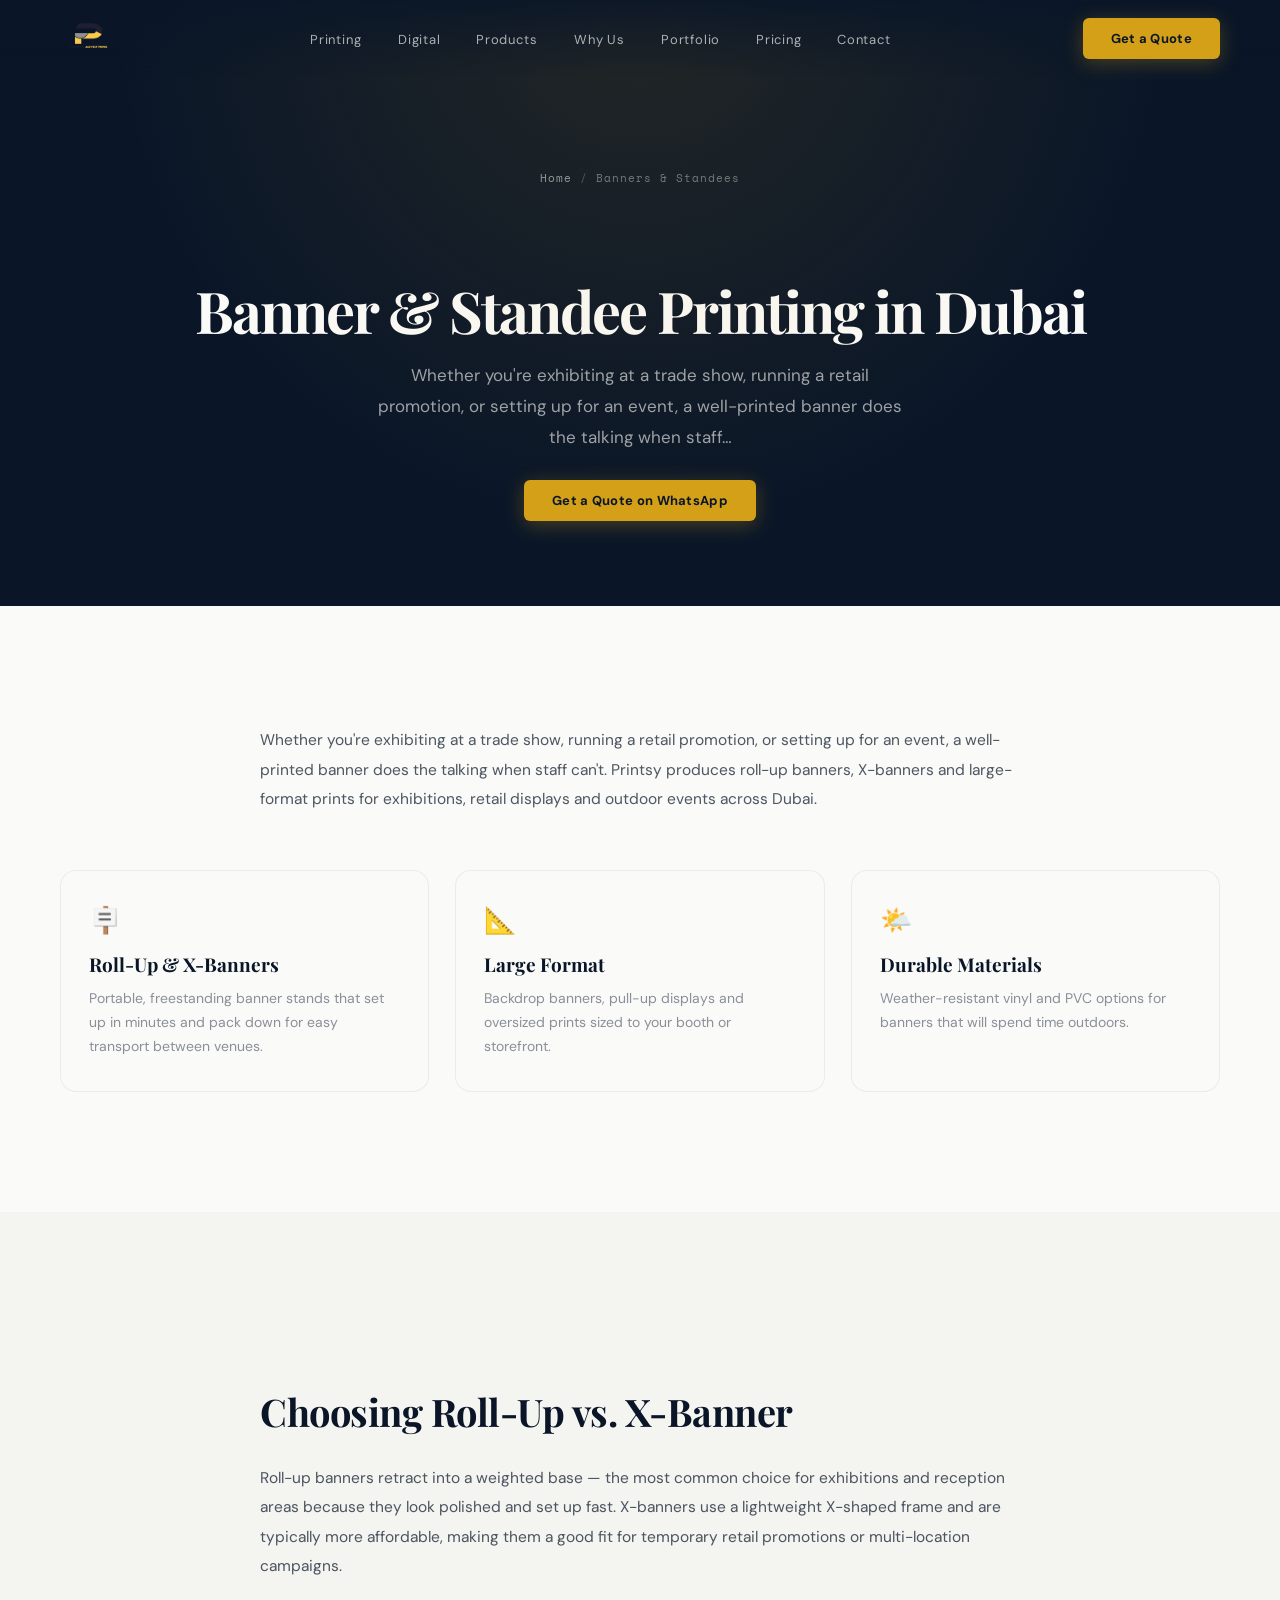
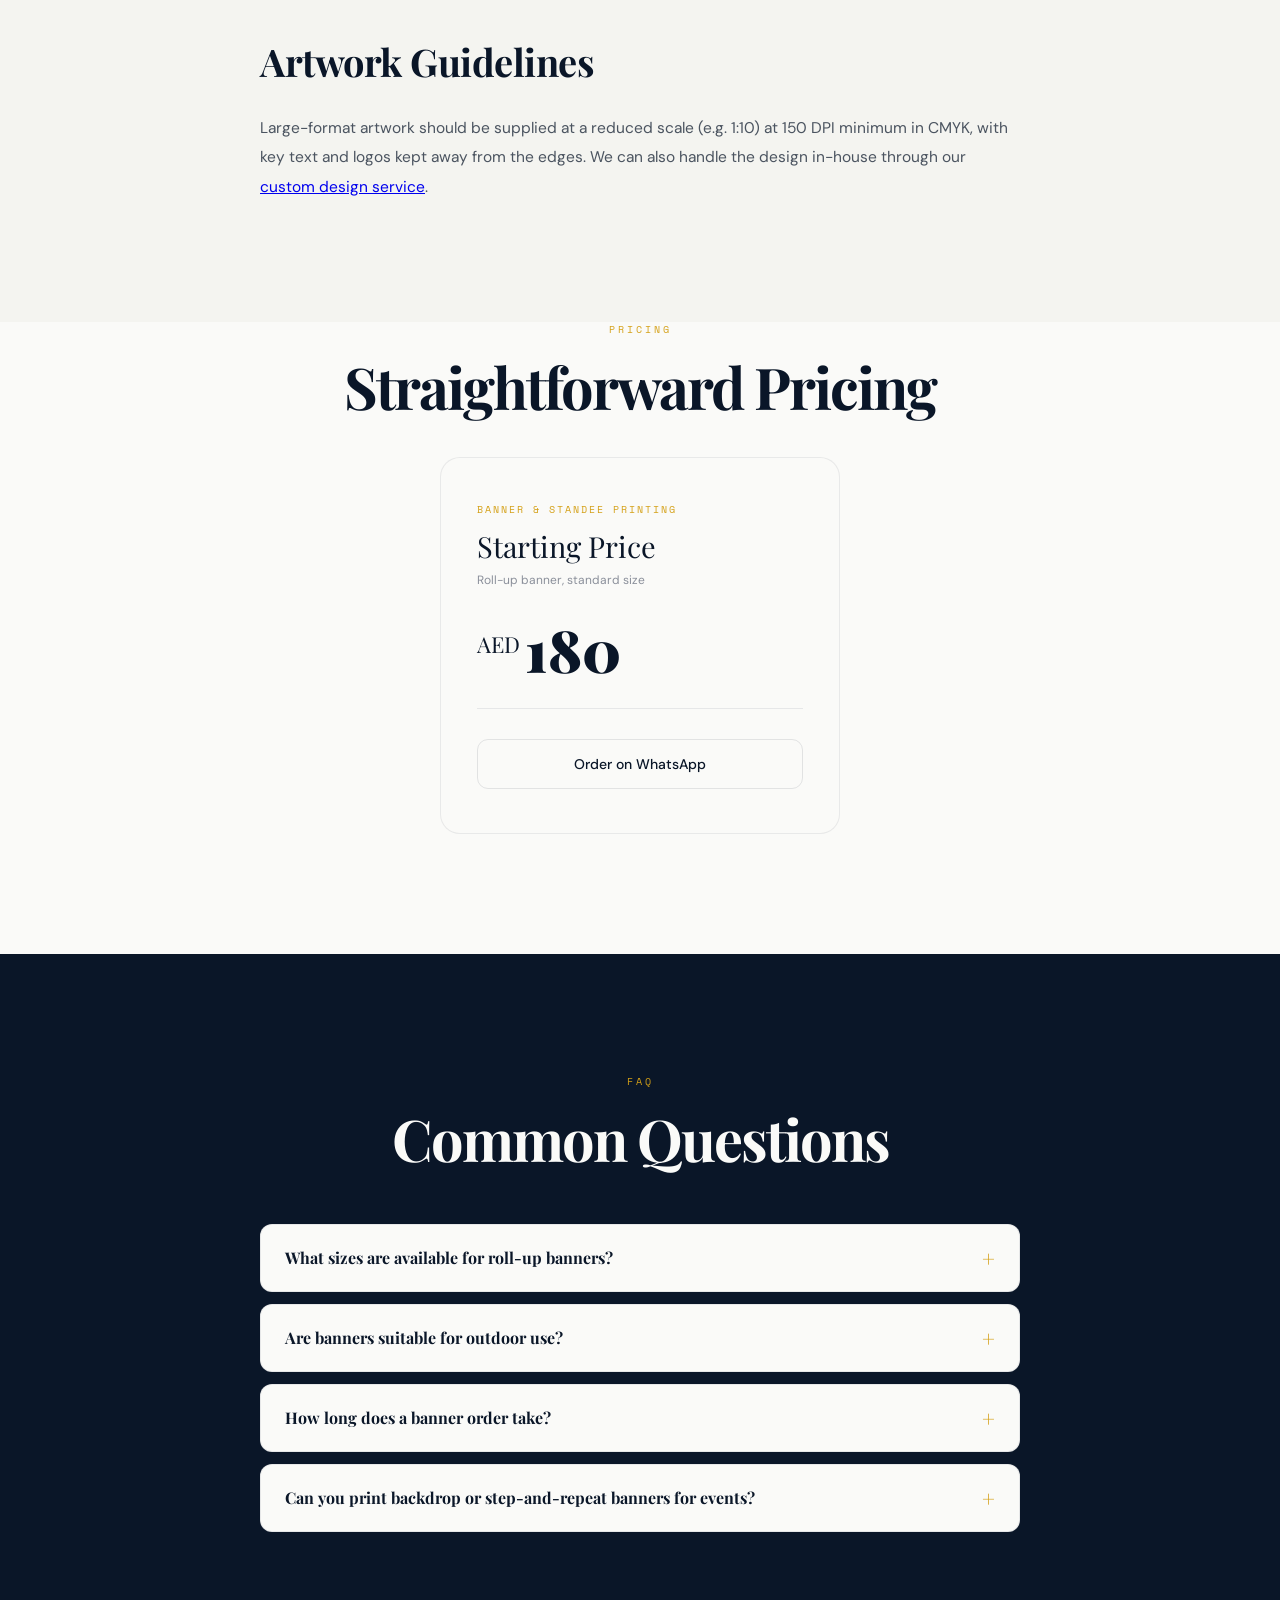
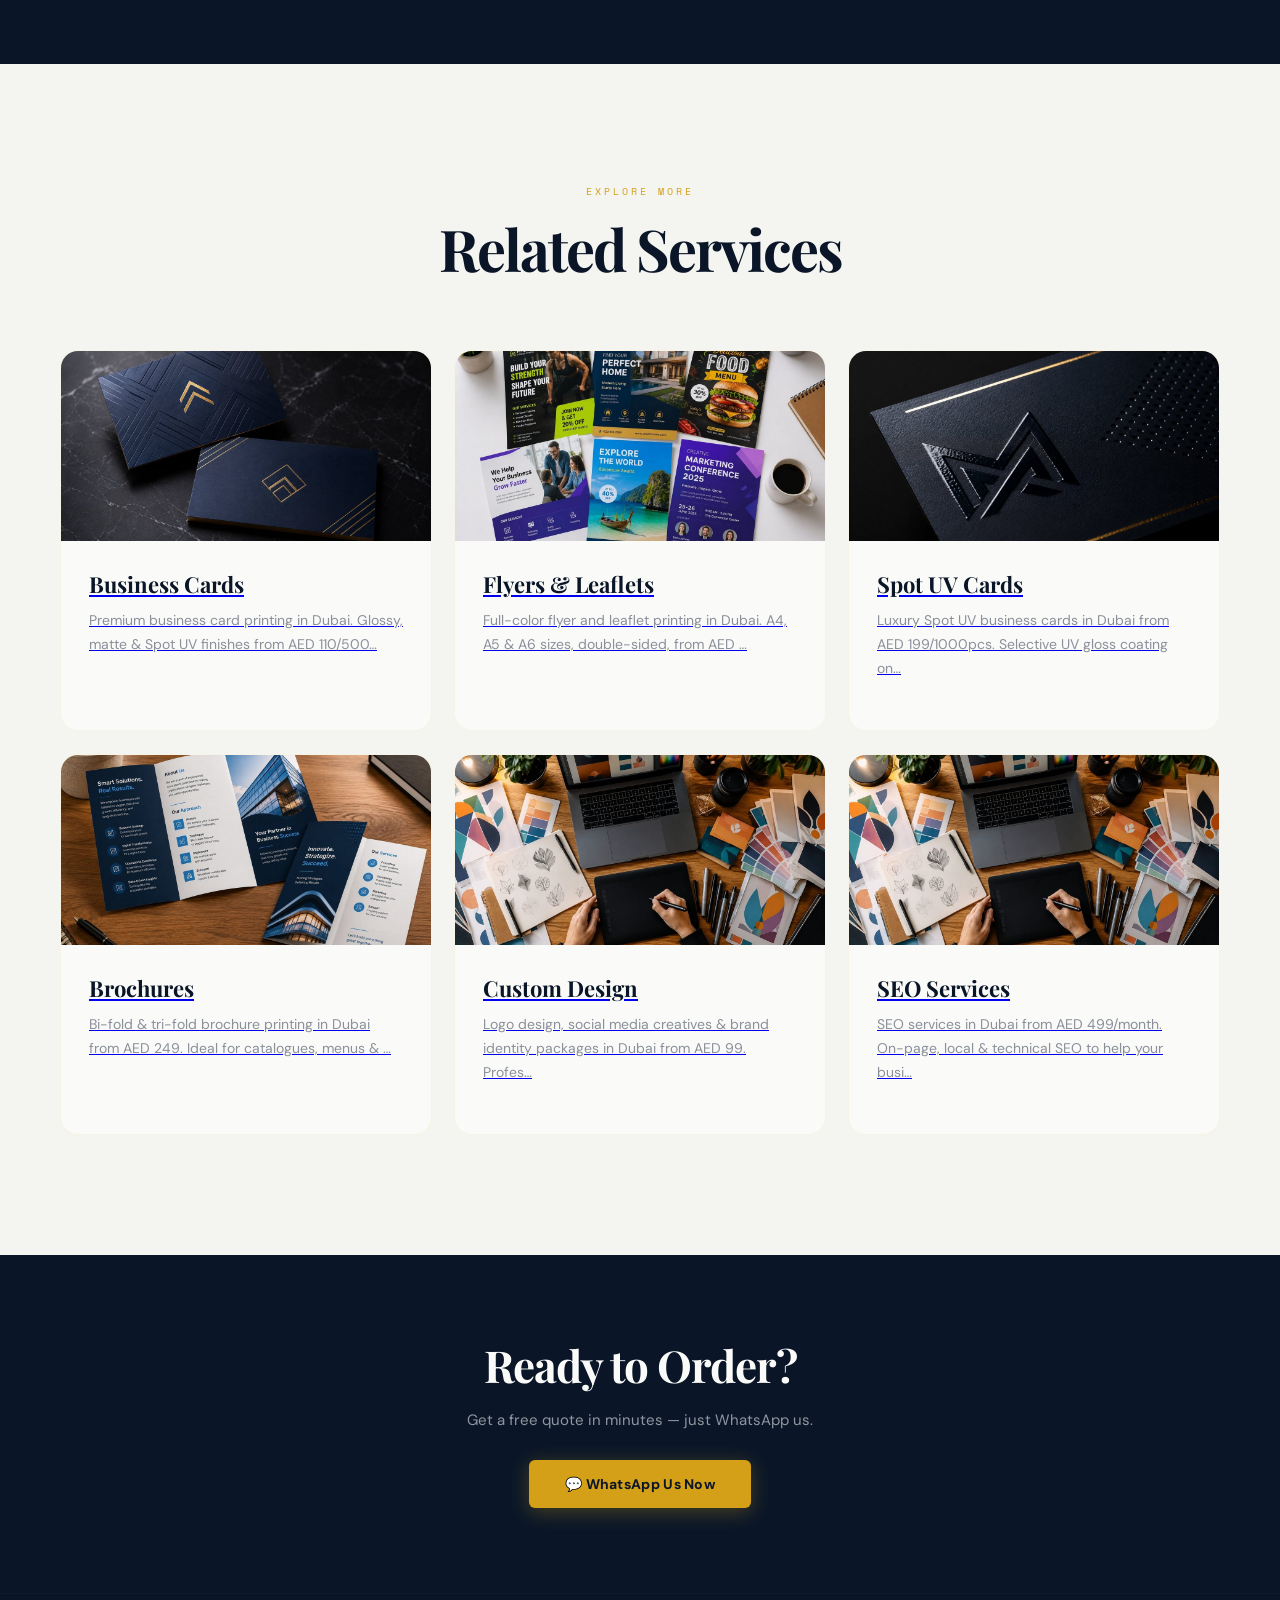
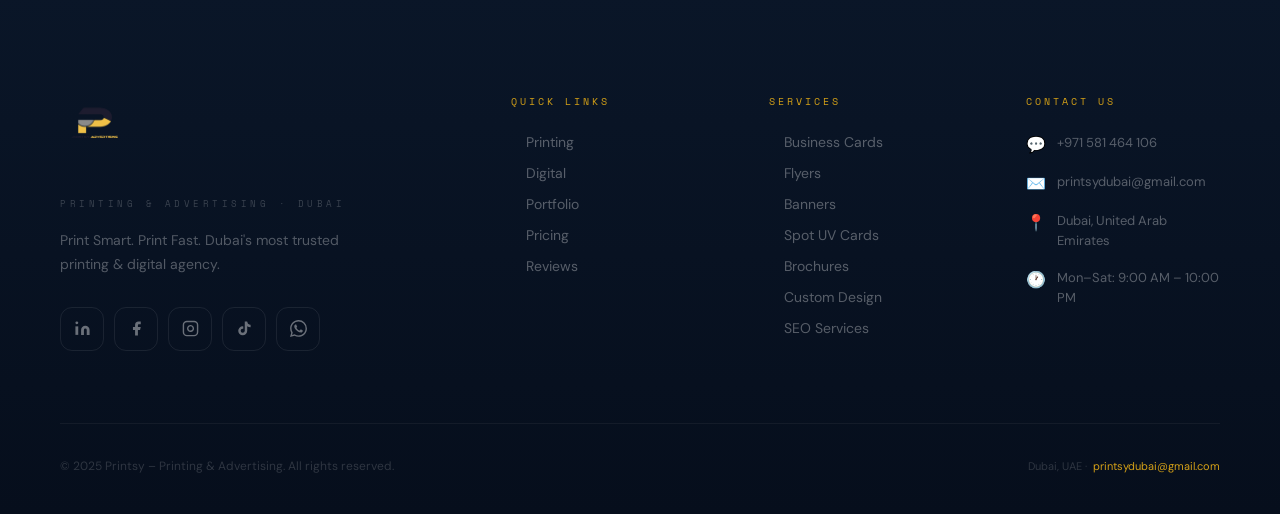
==== commit 30b458ee: "Add Google tag manager for tracking Added Google Analytics tracking code to the HTML file." ====
--- a/banners-standees.html
+++ b/banners-standees.html
@@ -1,6 +1,14 @@
 <!DOCTYPE html>
 <html lang="en">
 <head>
+<!-- Google tag (gtag.js) -->
+<script async src="https://www.googletagmanager.com/gtag/js?id=G-MD9CGS8MRB"></script>
+<script>
+  window.dataLayer = window.dataLayer || [];
+  function gtag(){dataLayer.push(arguments);}
+  gtag('js', new Date());
+  gtag('config', 'G-MD9CGS8MRB');
+</script>
 <meta charset="UTF-8">
 <meta name="viewport" content="width=device-width, initial-scale=1.0">
 <title>Banner & Standee Printing in Dubai | Printsy</title>
@@ -192,4 +200,4 @@
 <a href="https://wa.me/971581464106" class="f-wa" id="fwa" target="_blank">💬<div class="f-wa-tp">Chat on WhatsApp</div></a>
 
 </body>
-</html>+</html>
--- a/css/style.css
+++ b/css/style.css
@@ -632,3 +632,48 @@
 body.inner-page .gsap-scale{opacity:1!important;transform:none!important}
 body.inner-page .n-cta{opacity:1}
 body.inner-page #navlogo{opacity:1}
+
+/* ===== INNER PAGE COMPONENTS (re-added — accidentally wiped during a rebuild) ===== */
+.inner-hero{background:var(--navy);padding:170px 60px 80px;text-align:center;position:relative;overflow:hidden}
+.inner-hero::before{content:'';position:absolute;inset:0;background:radial-gradient(circle at 50% 0%,rgba(212,160,23,.12),transparent 60%);pointer-events:none}
+.breadcrumb{font-family:var(--fm);font-size:11px;letter-spacing:1px;color:rgba(255,255,255,.4);margin-bottom:22px;position:relative}
+.breadcrumb a{color:rgba(255,255,255,.55);text-decoration:none}
+.breadcrumb a:hover{color:var(--gold)}
+.breadcrumb span{margin:0 8px;color:rgba(255,255,255,.25)}
+.inner-hero .s-h2{margin-left:auto;margin-right:auto}
+.inner-hero .s-sub{margin-left:auto;margin-right:auto;color:rgba(255,255,255,.6)}
+.inner-hero .n-cta{opacity:1!important;display:inline-block;margin-top:28px;position:relative}
+.feature-grid{display:grid;grid-template-columns:repeat(3,1fr);gap:26px;margin-top:56px}
+.feature-card{background:var(--white);border:1px solid rgba(10,22,40,.06);border-radius:16px;padding:32px 28px}
+.feature-card .fc-ic{font-size:26px;margin-bottom:14px}
+.feature-card h3{font-family:var(--fd);font-size:19px;margin-bottom:10px;color:var(--navy)}
+.feature-card p{font-size:14px;line-height:1.7;color:var(--gray)}
+.content-block{max-width:760px;margin:0 auto;font-size:15.5px;line-height:1.9;color:rgba(255,255,255,.65)}
+.content-block.dk{color:rgba(10,22,40,.72)}
+.content-block h2{font-family:var(--fd);font-size:clamp(26px,3vw,38px);color:var(--white);margin:44px 0 16px;letter-spacing:-.5px}
+.content-block.dk h2{color:var(--navy)}
+.content-block ul{margin:16px 0 16px 20px}
+.content-block li{margin-bottom:8px}
+.faq{max-width:760px;margin:56px auto 0}
+.faq details{background:var(--white);border:1px solid rgba(10,22,40,.08);border-radius:12px;margin-bottom:12px;padding:18px 24px;cursor:pointer}
+.faq summary{font-family:var(--fd);font-size:16px;color:var(--navy);font-weight:700;list-style:none;display:flex;justify-content:space-between;align-items:center}
+.faq summary::-webkit-details-marker{display:none}
+.faq summary::after{content:'+';font-size:22px;color:var(--gold);font-weight:400;margin-left:12px}
+.faq details[open] summary::after{content:'\2212'}
+.faq p{font-size:14.5px;line-height:1.8;color:var(--gray);margin-top:14px}
+.cta-strip{background:var(--navy);padding:80px 60px;text-align:center}
+.cta-strip h2{font-family:var(--fd);font-size:clamp(28px,3.5vw,44px);color:var(--white);margin-bottom:16px;letter-spacing:-1px}
+.cta-strip p{color:rgba(255,255,255,.55);margin-bottom:30px;font-size:15px}
+.cta-strip .n-cta{opacity:1!important;display:inline-block;font-size:14px;padding:15px 36px}
+.related-sub{text-align:center;margin-bottom:20px}
+
+/* Inner pages don't run the GSAP entrance script, so force every
+   scroll/opacity-dependent element (incl. inline style="opacity:0" on the
+   logo, and .n-links li which GSAP normally staggers in) to full visibility. */
+body.inner-page{cursor:auto}
+body.inner-page #navlogo{opacity:1!important}
+body.inner-page .n-links li{opacity:1!important}
+body.inner-page .n-cta{opacity:1!important}
+body.inner-page .gsap-fade,
+body.inner-page .gsap-up,
+body.inner-page .gsap-scale{opacity:1!important;transform:none!important}
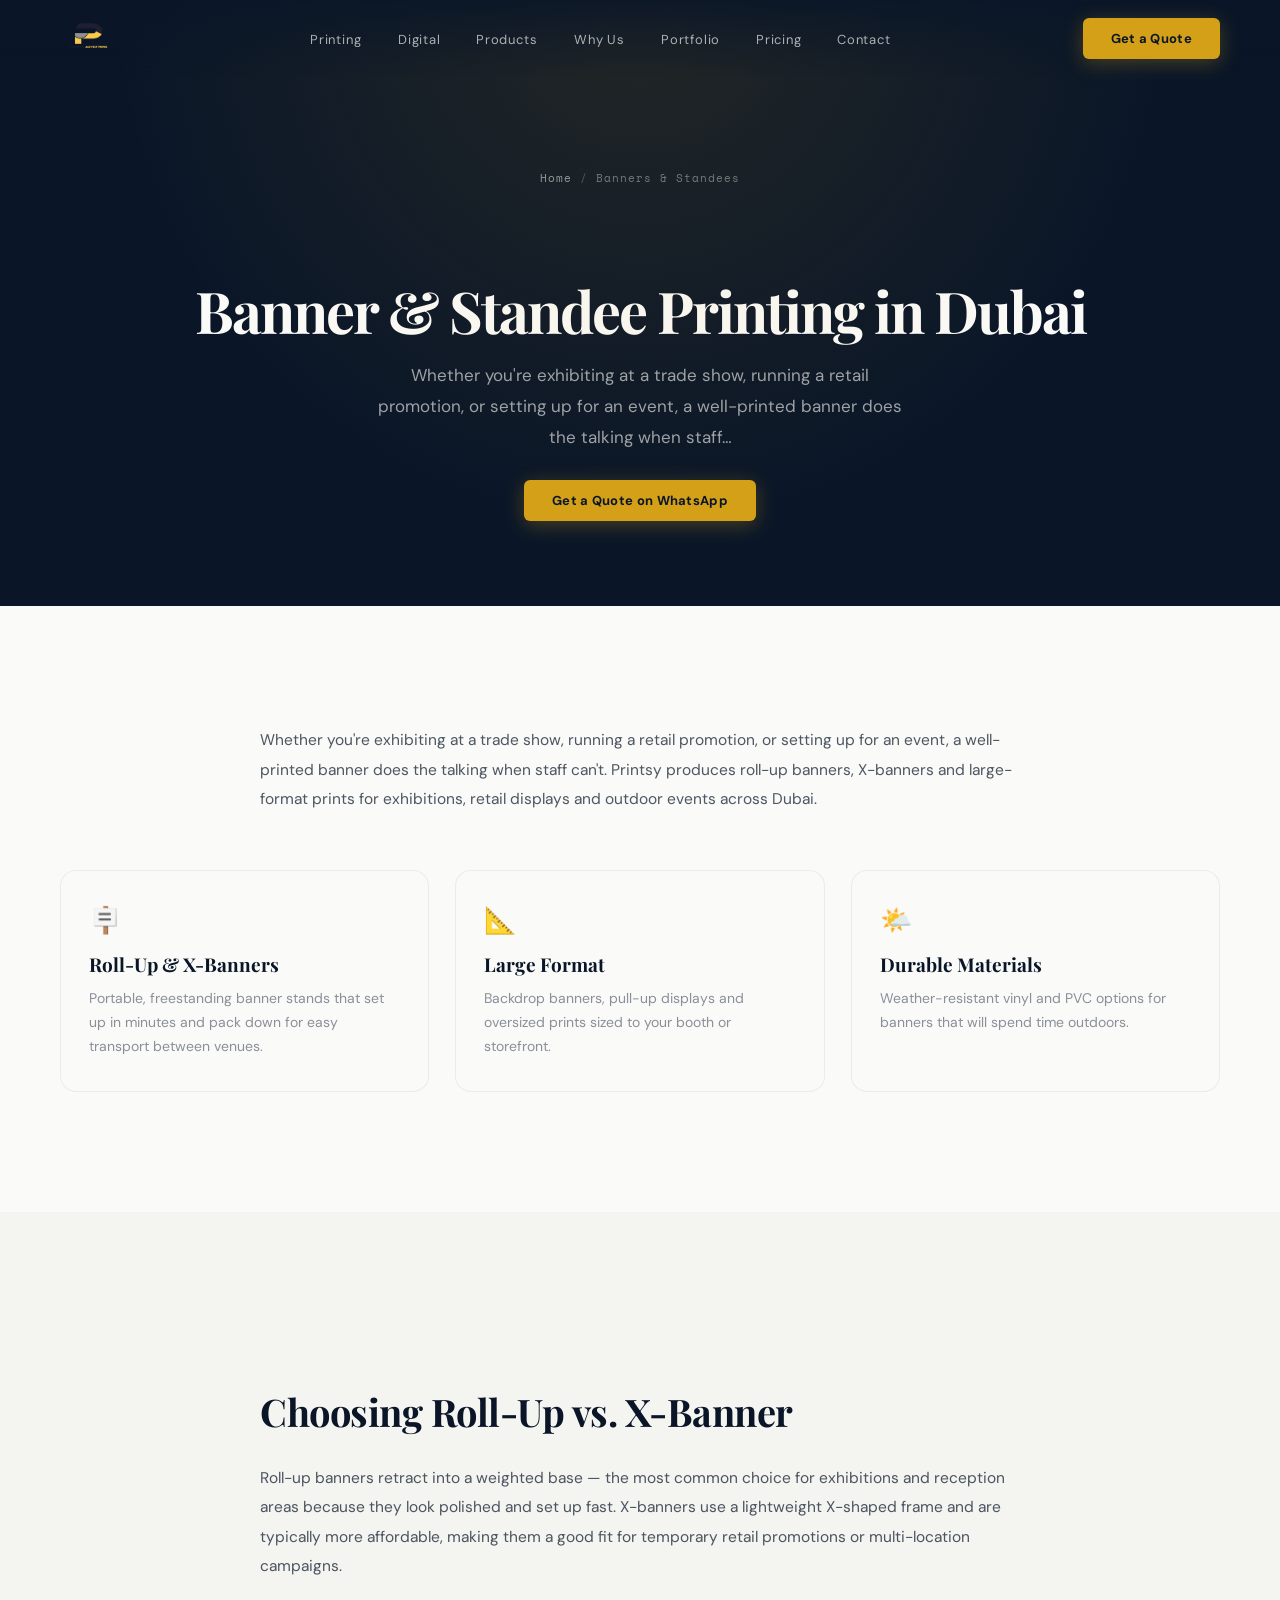
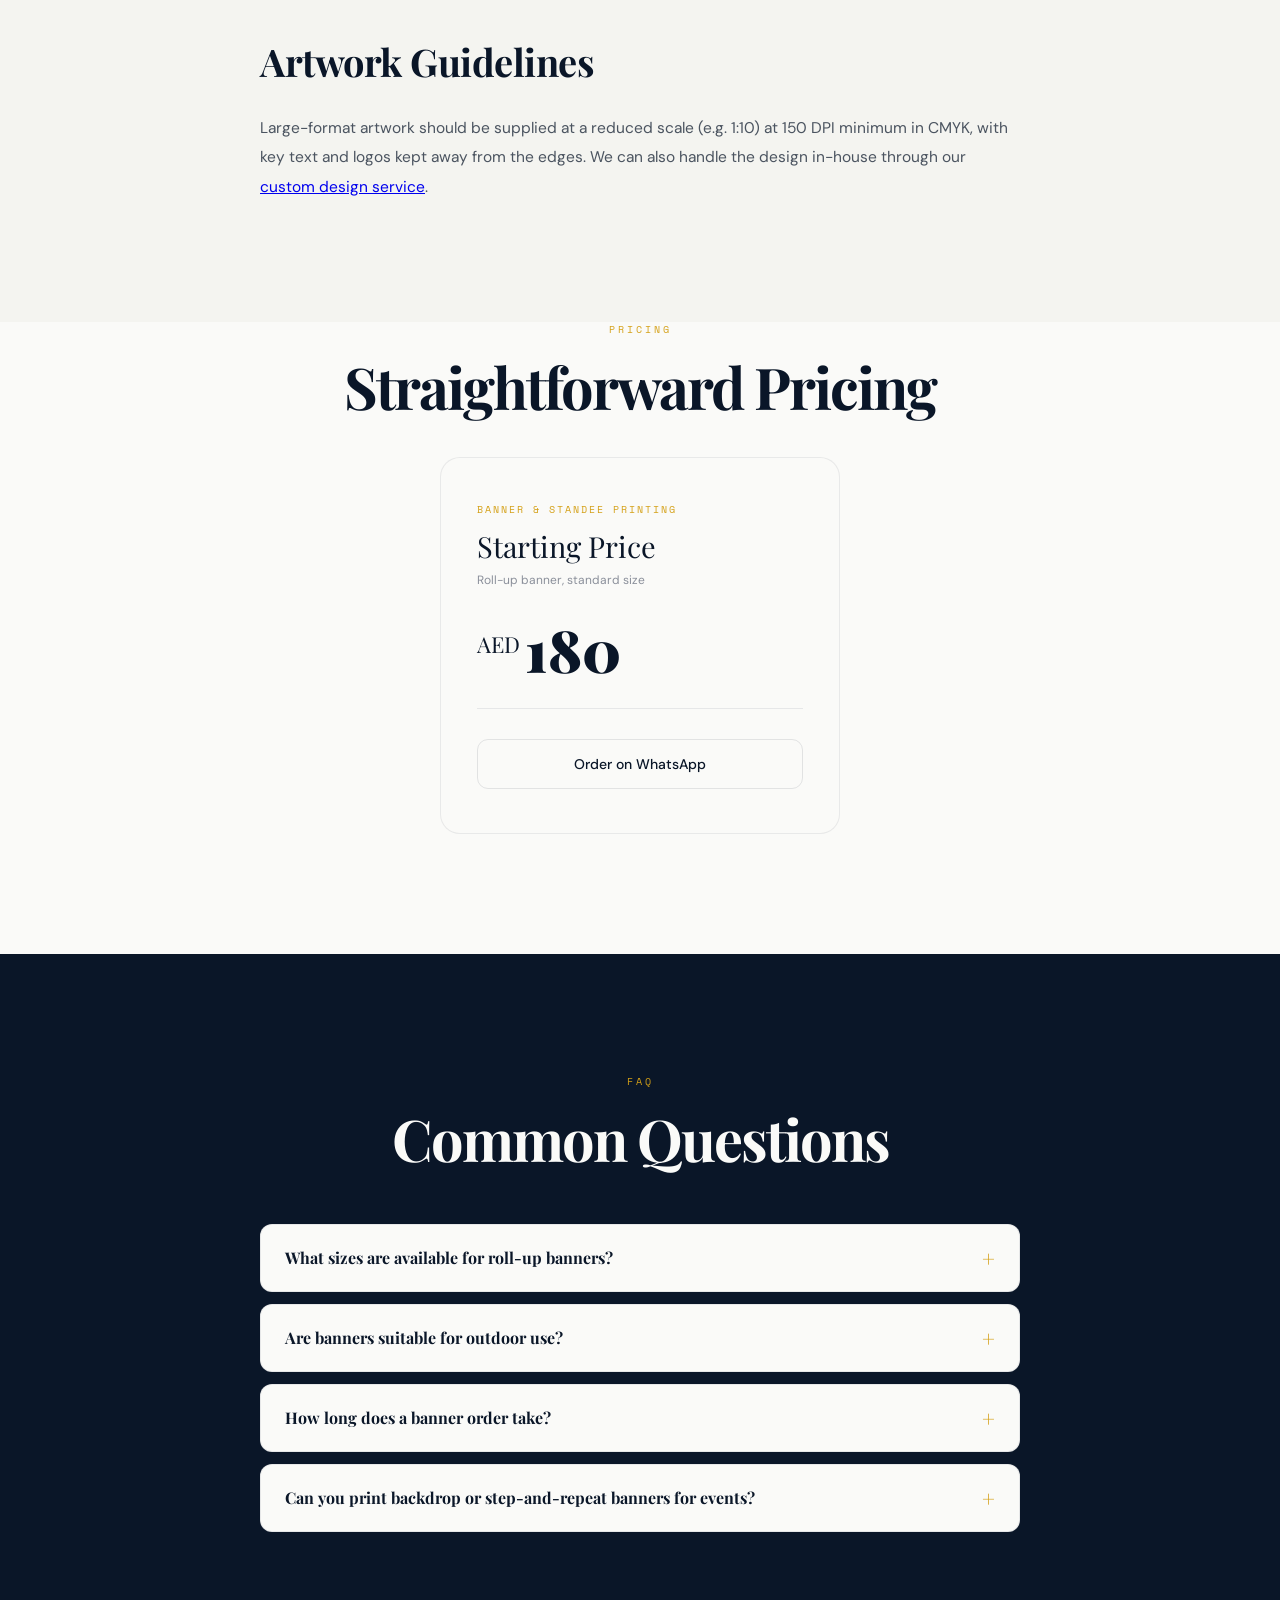
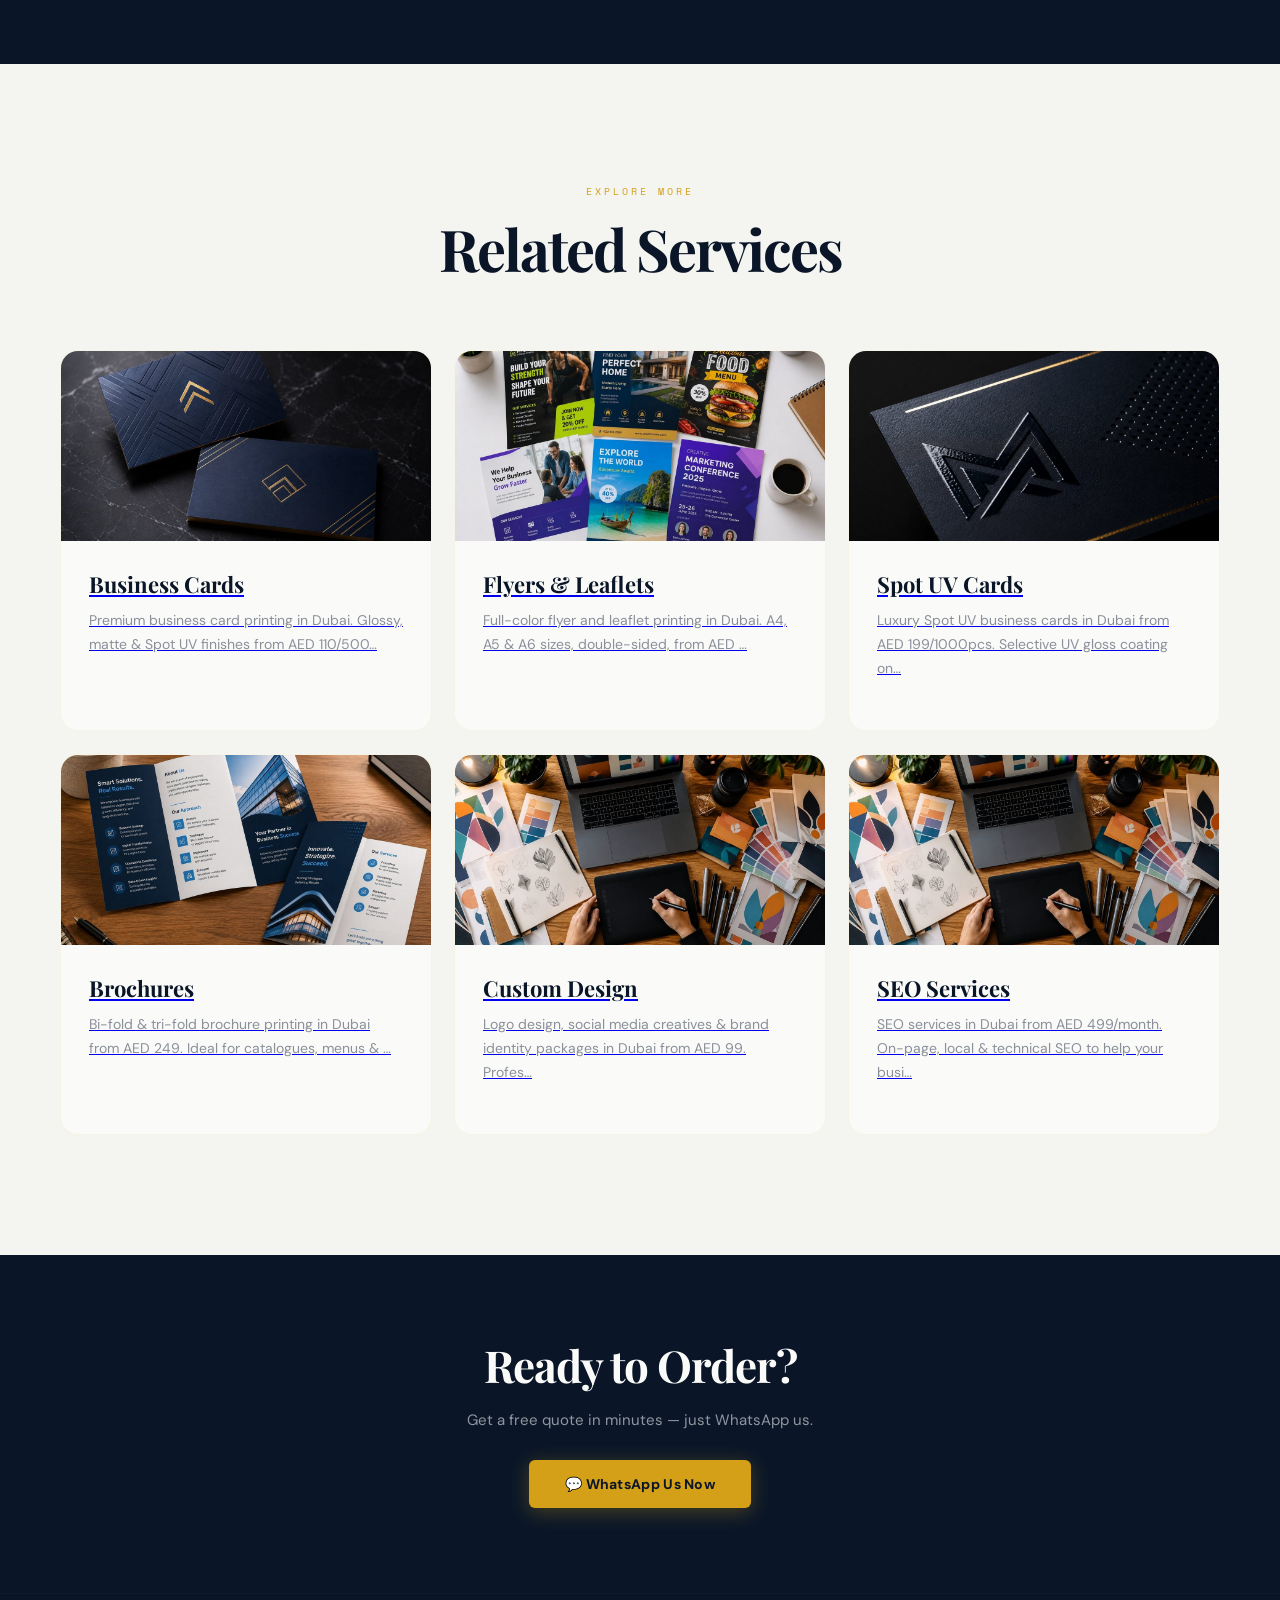
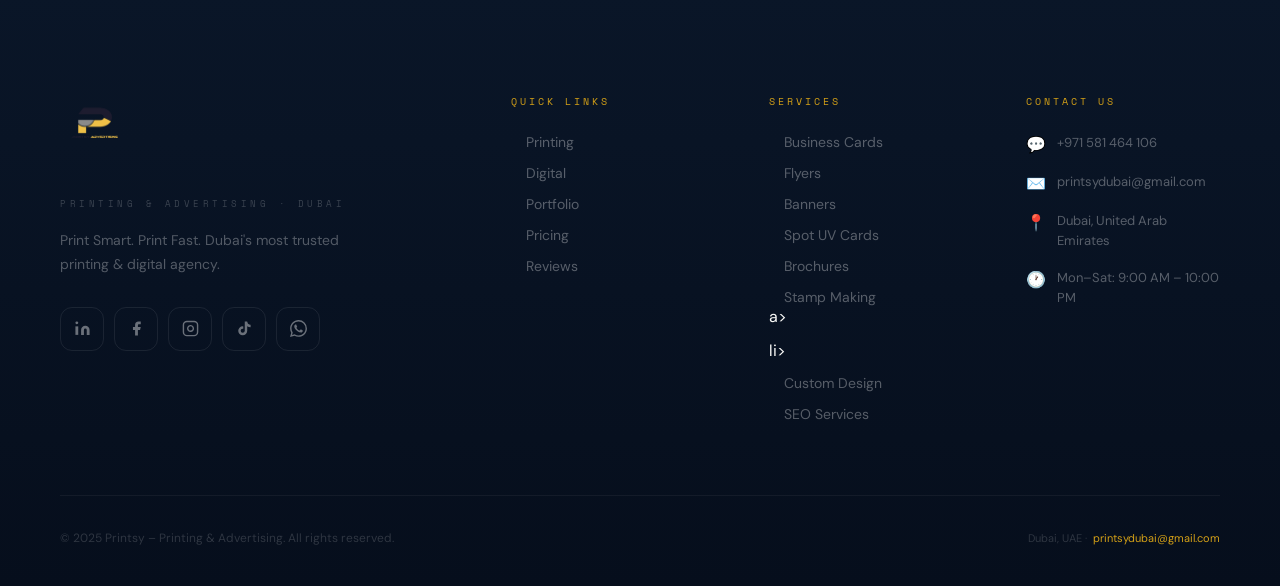
==== commit cb651807: "Fix typo in services list for stamp making" ====
--- a/banners-standees.html
+++ b/banners-standees.html
@@ -28,7 +28,7 @@
 <link href="https://fonts.googleapis.com/css2?family=Playfair+Display:ital,wght@0,700;0,900;1,700&family=DM+Sans:wght@300;400;500;600&family=Space+Mono:wght@400;700&display=swap" rel="stylesheet">
 <link rel="stylesheet" href="css/style.css">
 <script type="application/ld+json">
-{"@context":"https://schema.org","@type":"Product","name":"Banner & Standee Printing","description":"Roll-up banners, X-banners & large format printing in Dubai from AED 180. Perfect for events, exhibitions & retail. Fast turnaround, Dubai delivery.","provider":{"@type":"LocalBusiness","name":"Printsy – Printing & Digital Agency","telephone":"+971581464106","image":"https://www.printsydubai.com/images/logo.png","address":{"@type":"PostalAddress","addressLocality":"Dubai","addressCountry":"AE"}},"areaServed":{"@type":"City","name":"Dubai"},"offers":{"@type":"Offer","price":"180","priceCurrency":"AED","availability":"https://schema.org/InStock"}}
+{"@context":"https://schema.org","@type":"Product","name":"Banner & Standee Printing","image":"https://www.printsydubai.com/images/service-banners.jpg","description":"Roll-up banners, X-banners & large format printing in Dubai from AED 180. Perfect for events, exhibitions & retail. Fast turnaround, Dubai delivery.","brand":{"@type":"Brand","name":"Printsy"},"provider":{"@type":"LocalBusiness","name":"Printsy – Printing & Digital Agency","telephone":"+971581464106","image":"https://www.printsydubai.com/images/logo.png","address":{"@type":"PostalAddress","addressLocality":"Dubai","addressCountry":"AE"}},"areaServed":{"@type":"City","name":"Dubai"},"offers":{"@type":"Offer","price":"180","priceCurrency":"AED","availability":"https://schema.org/InStock","shippingDetails":{"@type":"OfferShippingDetails","shippingRate":{"@type":"MonetaryAmount","value":"30","currency":"AED"},"shippingDestination":{"@type":"DefinedRegion","addressCountry":"AE"},"deliveryTime":{"@type":"ShippingDeliveryTime","handlingTime":{"@type":"QuantitativeValue","minValue":0,"maxValue":1,"unitCode":"DAY"},"transitTime":{"@type":"QuantitativeValue","minValue":0,"maxValue":2,"unitCode":"DAY"}}},"hasMerchantReturnPolicy":{"@type":"MerchantReturnPolicy","returnPolicyCategory":"https://schema.org/MerchantReturnFiniteReturnWindow","merchantReturnDays":7,"returnMethod":"https://schema.org/ReturnByMail","returnFees":"https://schema.org/FreeReturn"}}}
 </script>
 <script type="application/ld+json">
 {"@context":"https://schema.org","@type":"BreadcrumbList","itemListElement":[{"@type":"ListItem","position":1,"name":"Home","item":"https://www.printsydubai.com/"},{"@type":"ListItem","position":2,"name":"Banners & Standees","item":"https://www.printsydubai.com/banners-standees.html"}]}
@@ -182,7 +182,7 @@
       </div>
     </div>
     <div><div class="ft-ct">Quick Links</div><ul class="ft-lks"><li><a href="#services">Printing</a></li><li><a href="#digital">Digital</a></li><li><a href="#portfolio">Portfolio</a></li><li><a href="#pricing">Pricing</a></li><li><a href="#testimonials">Reviews</a></li></ul></div>
-    <div><div class="ft-ct">Services</div><ul class="ft-lks"><li><a href="business-cards.html">Business Cards</a></li><li><a href="flyers-leaflets.html">Flyers</a></li><li><a href="banners-standees.html">Banners</a></li><li><a href="spot-uv-cards.html">Spot UV Cards</a></li><li><a href="brochures.html">Brochures</a></li><li><a href="custom-design.html">Custom Design</a></li><li><a href="seo-services-dubai.html">SEO Services</a></li></ul></div>
+    <div><div class="ft-ct">Services</div><ul class="ft-lks"><li><a href="business-cards.html">Business Cards</a></li><li><a href="flyers-leaflets.html">Flyers</a></li><li><a href="banners-standees.html">Banners</a></li><li><a href="spot-uv-cards.html">Spot UV Cards</a></li><li><a href="brochures.html">Brochures</a></li><li><a href="stamp-making-dubai.html">Stamp Making</a>a></li>li><li><a href="custom-design.html">Custom Design</a></li><li><a href="seo-services-dubai.html">SEO Services</a></li></ul></div>
     <div>
       <div class="ft-ct">Contact Us</div>
       <div class="ft-ci"><span class="ft-ci-ic">💬</span><div class="ft-ci-tx"><a href="https://wa.me/971581464106" target="_blank">+971 581 464 106</a></div></div>
